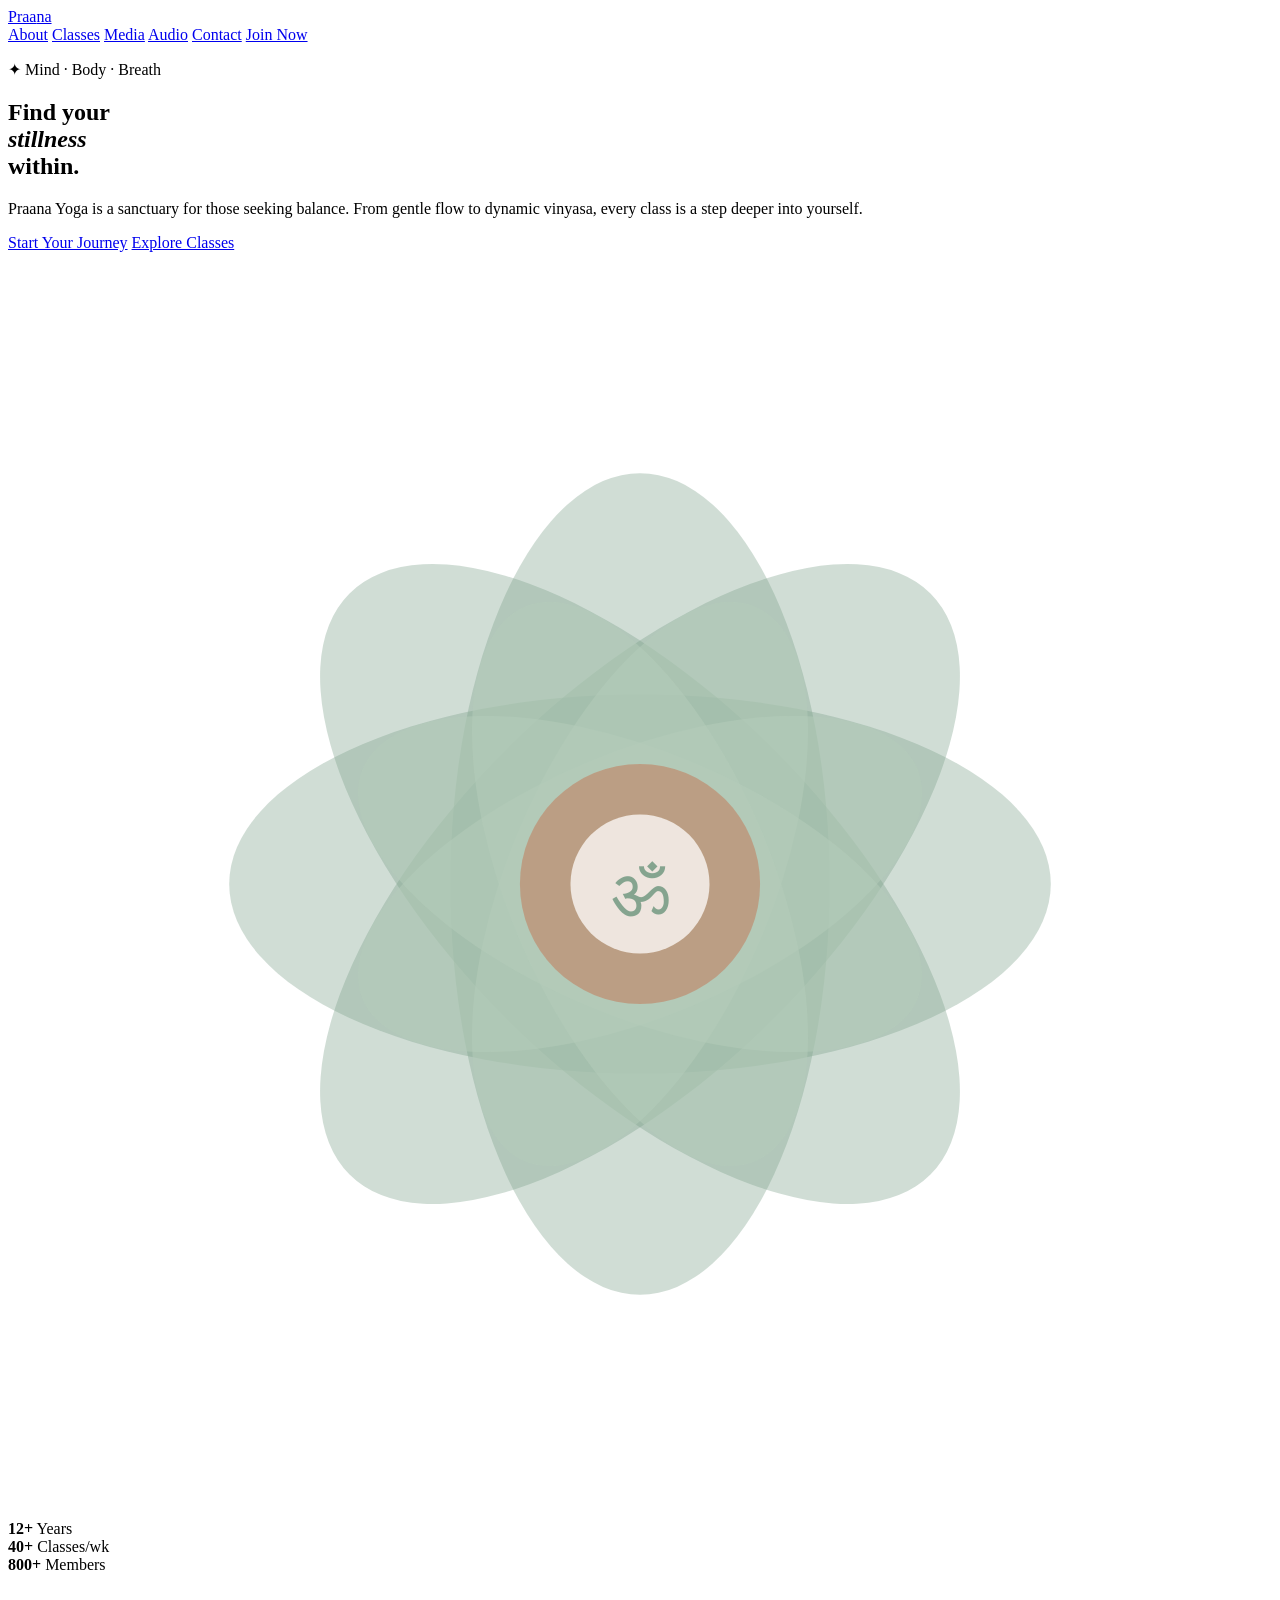
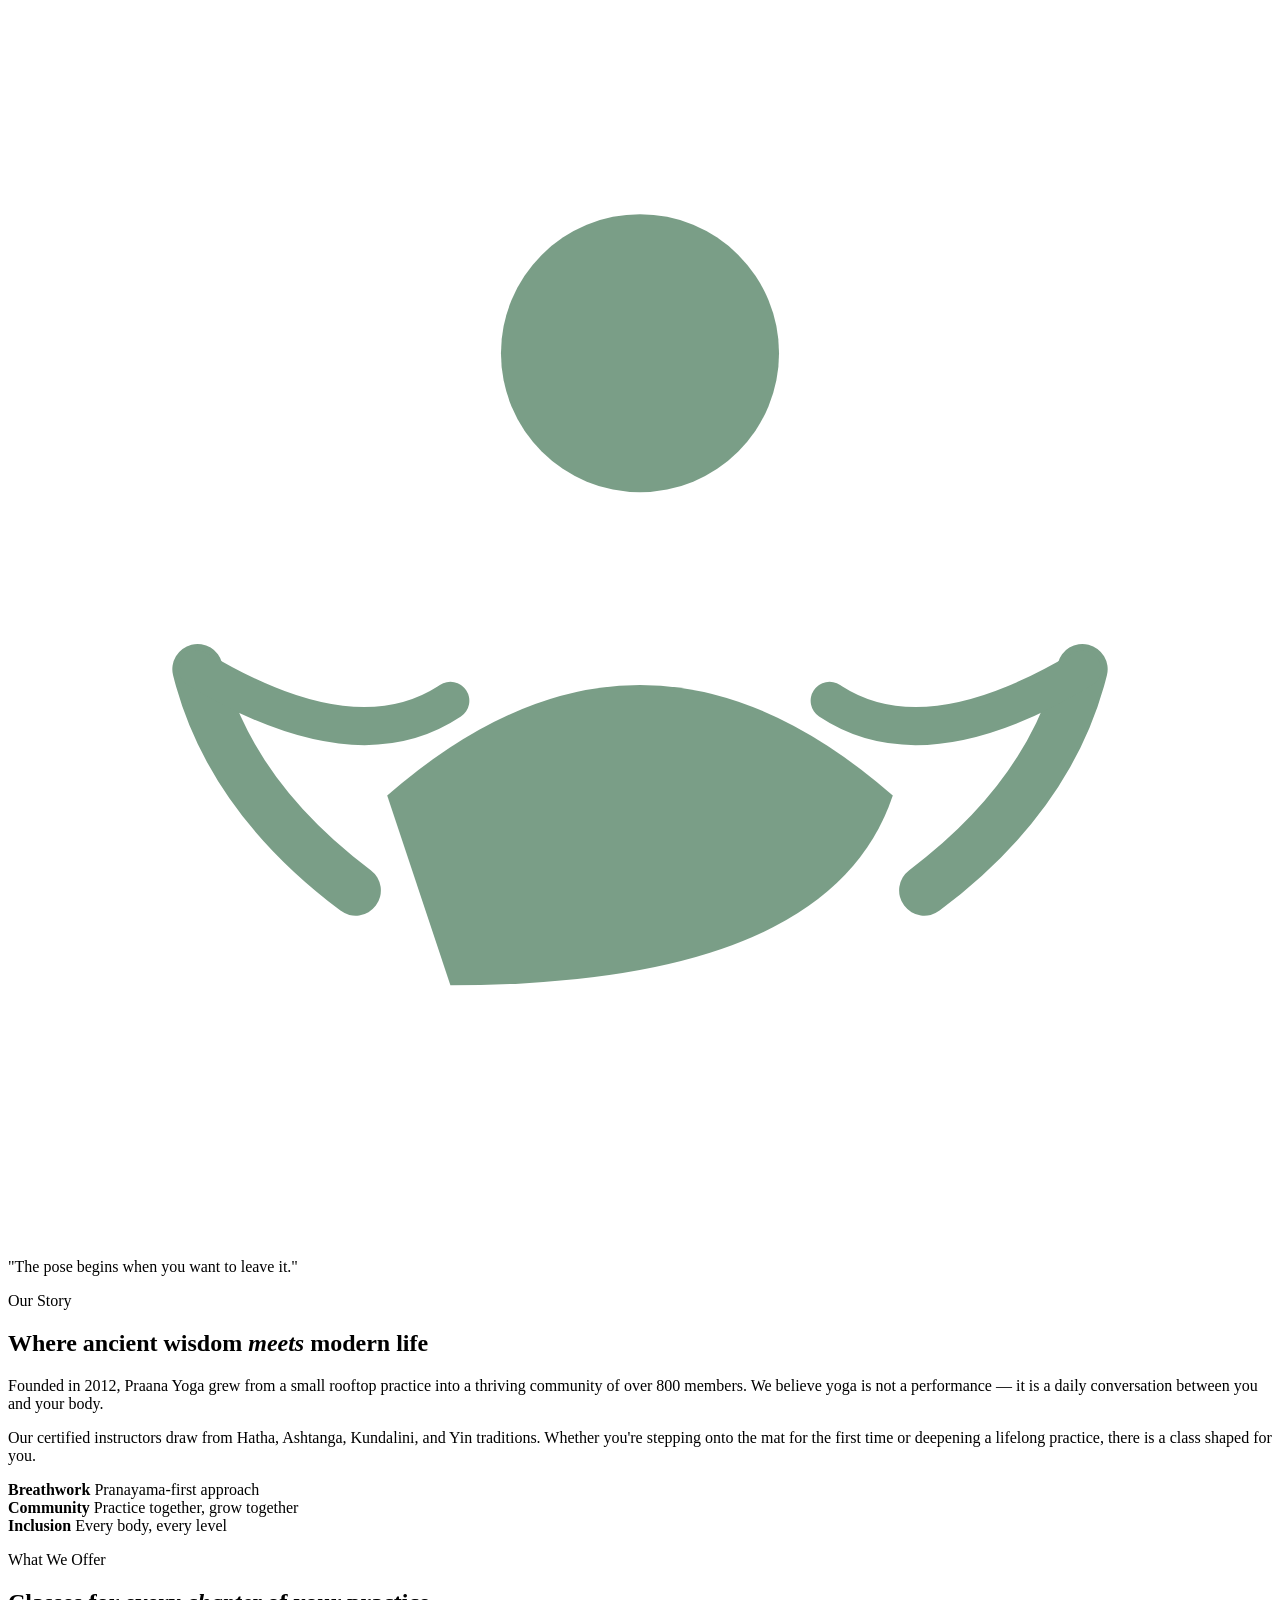
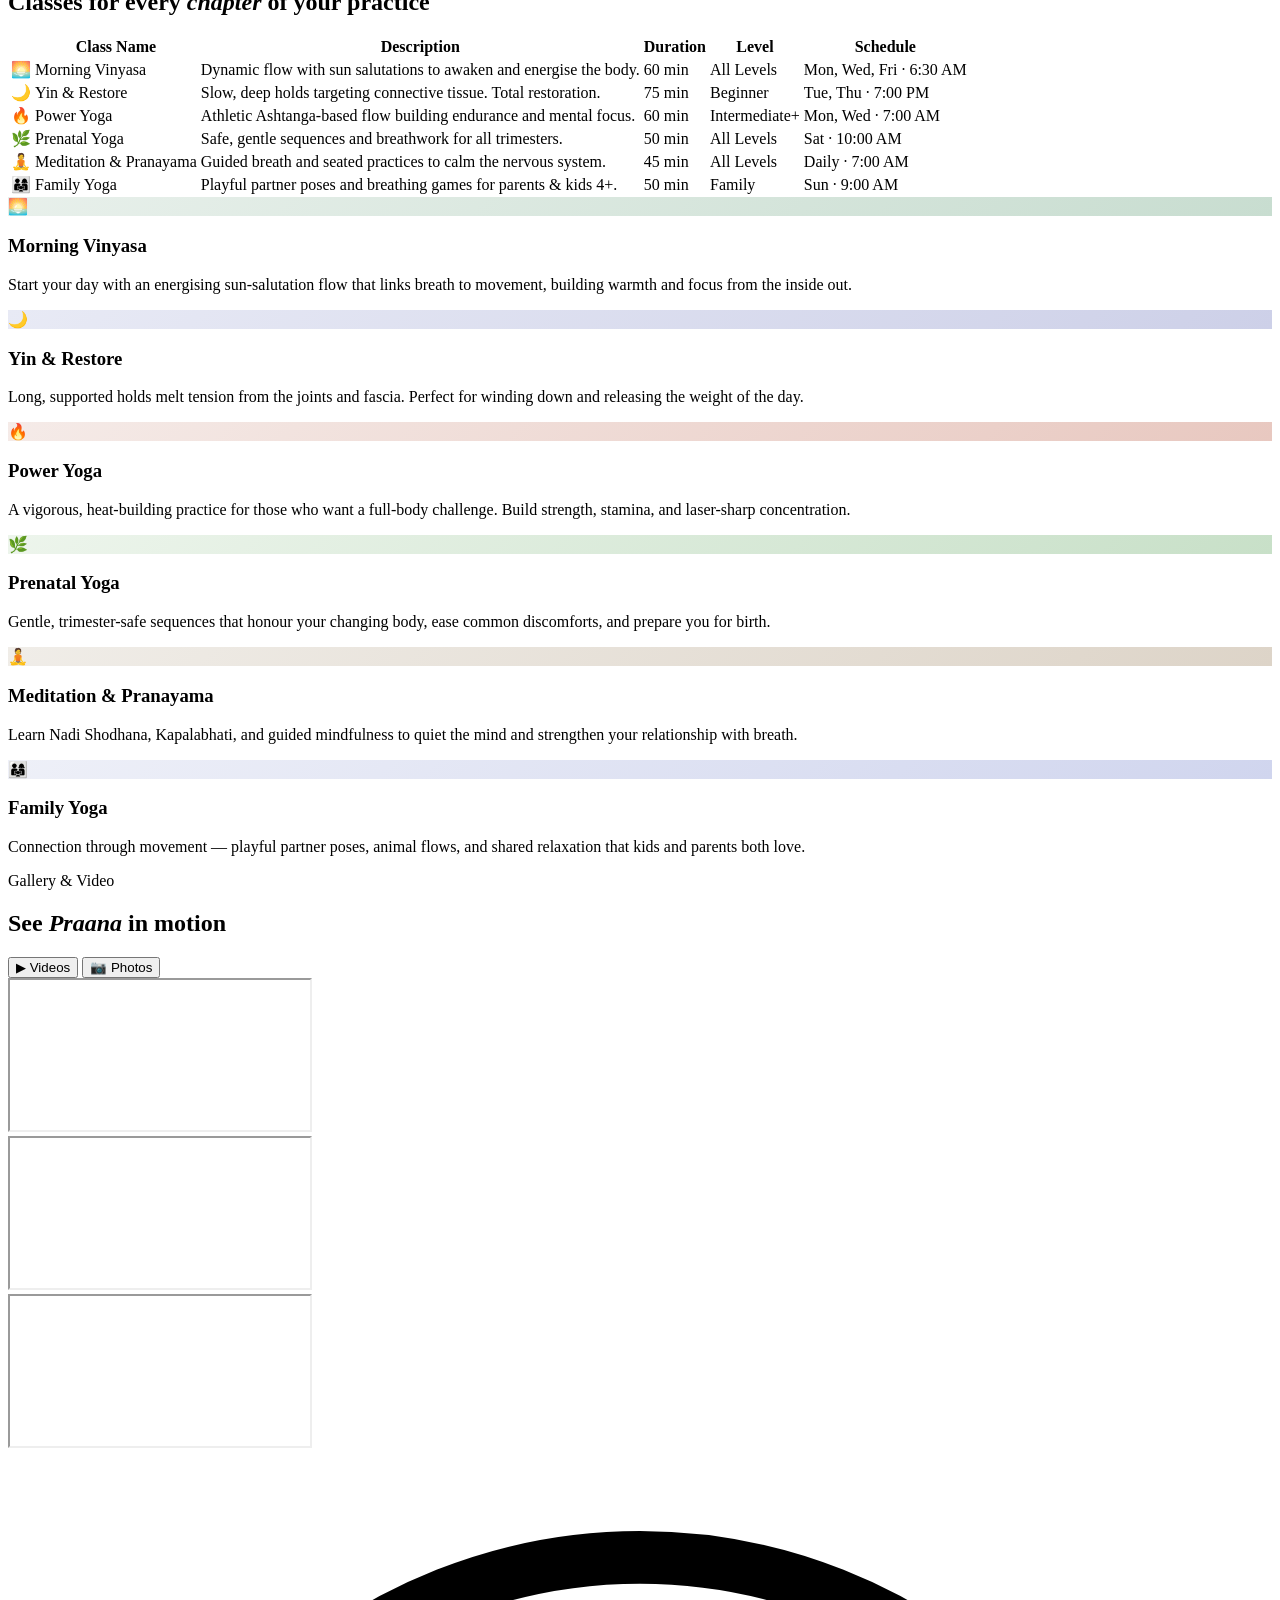
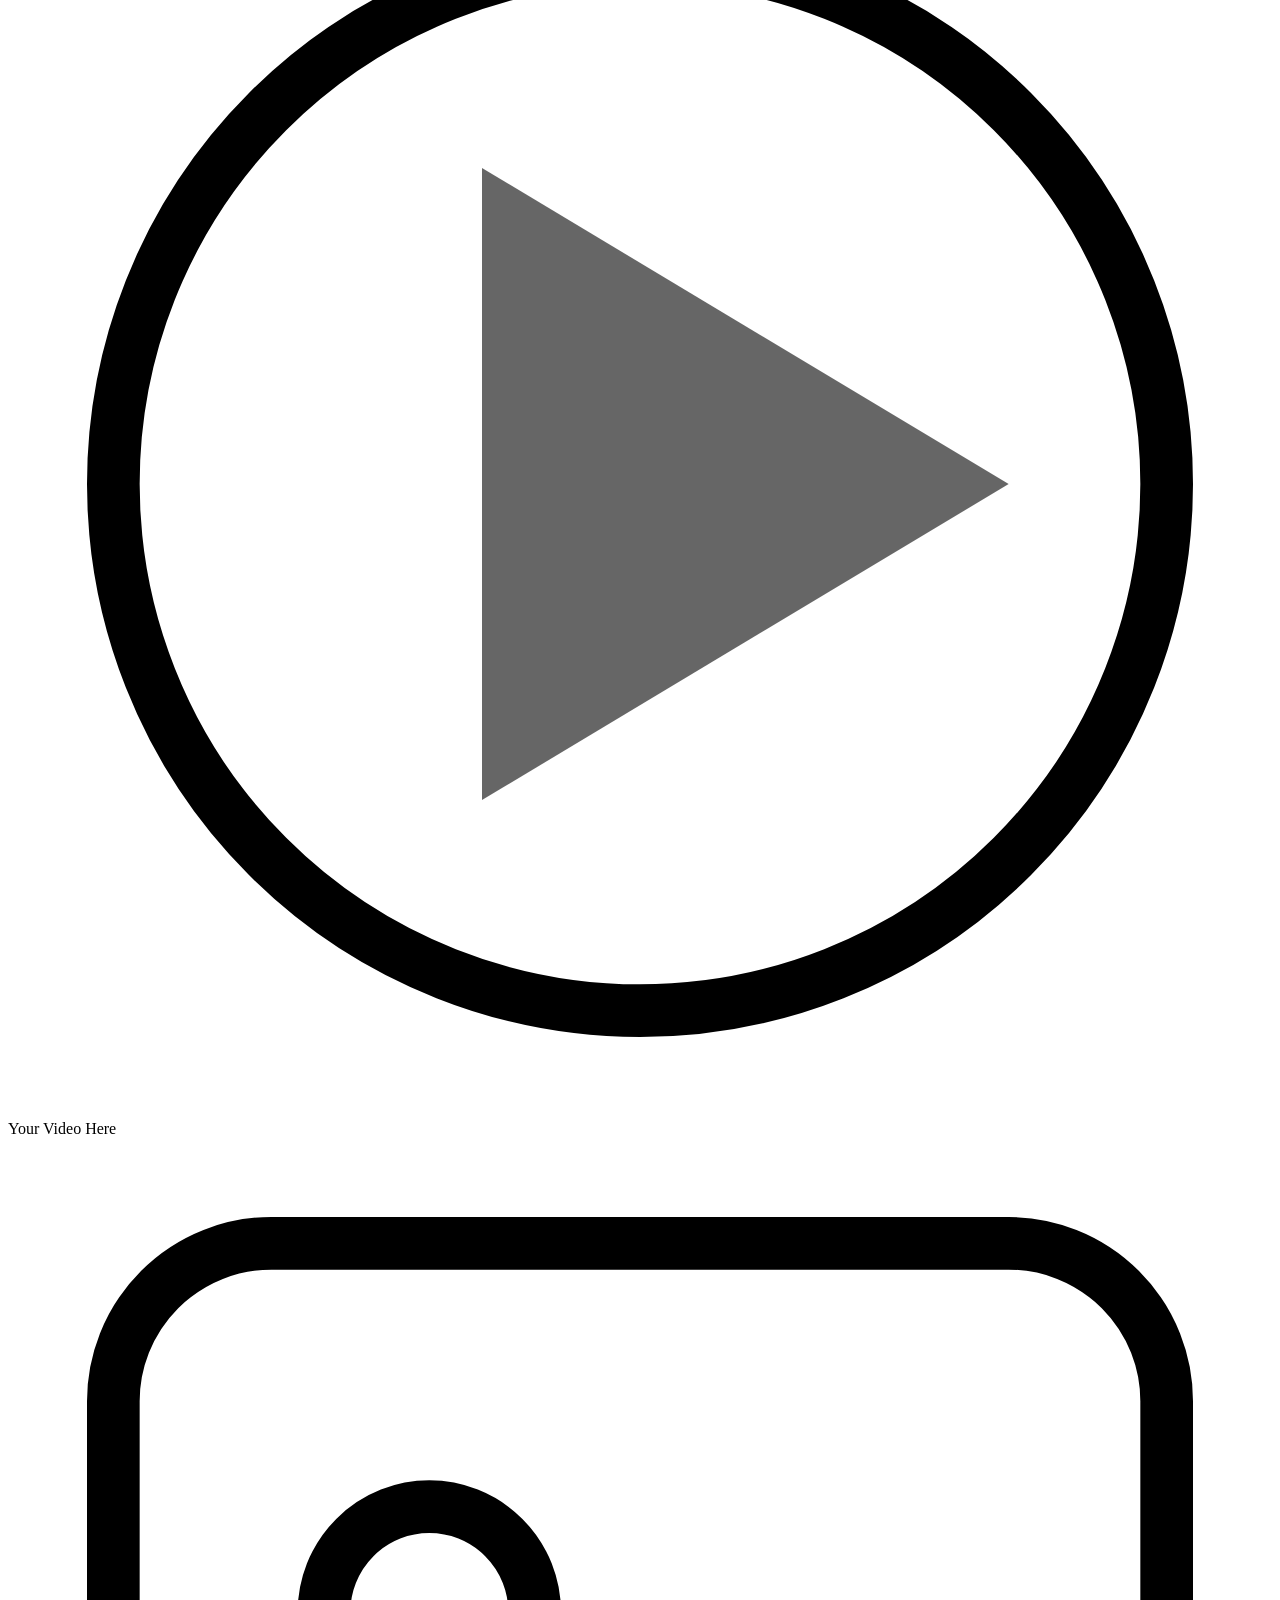
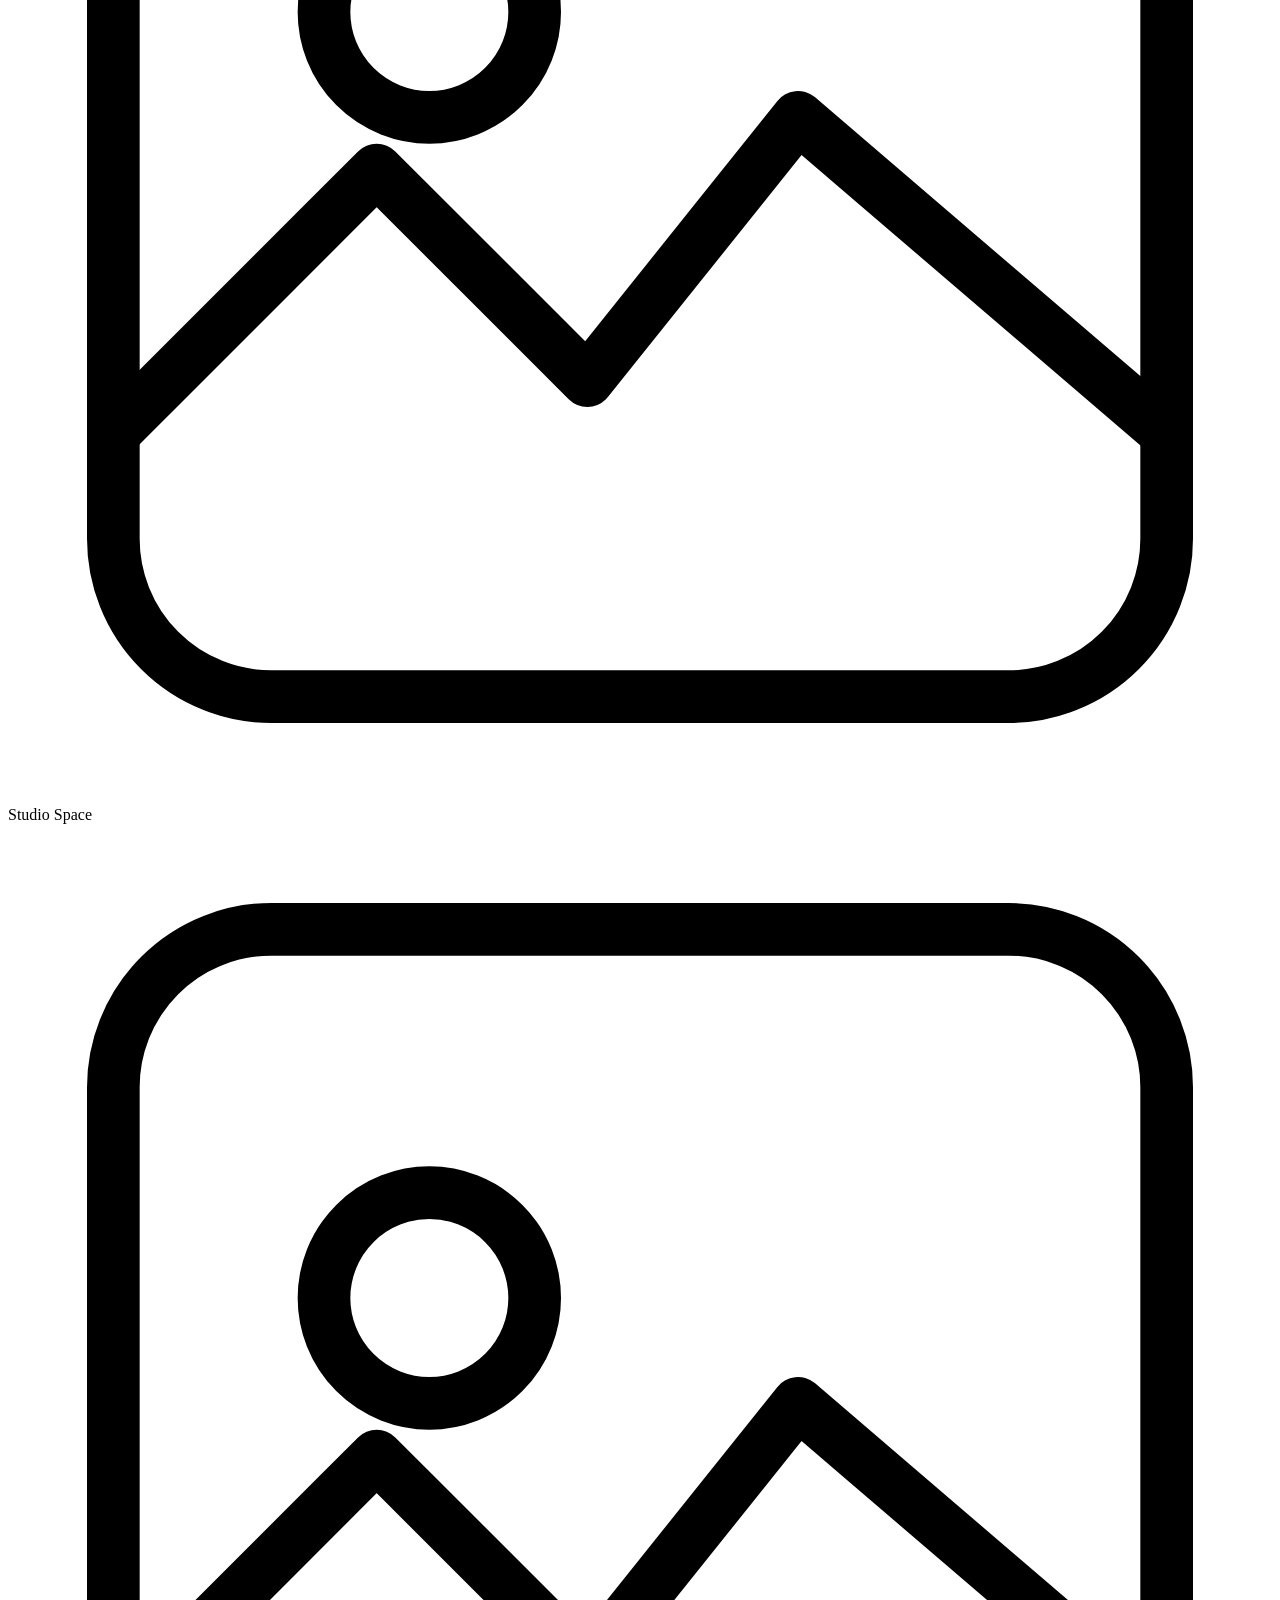
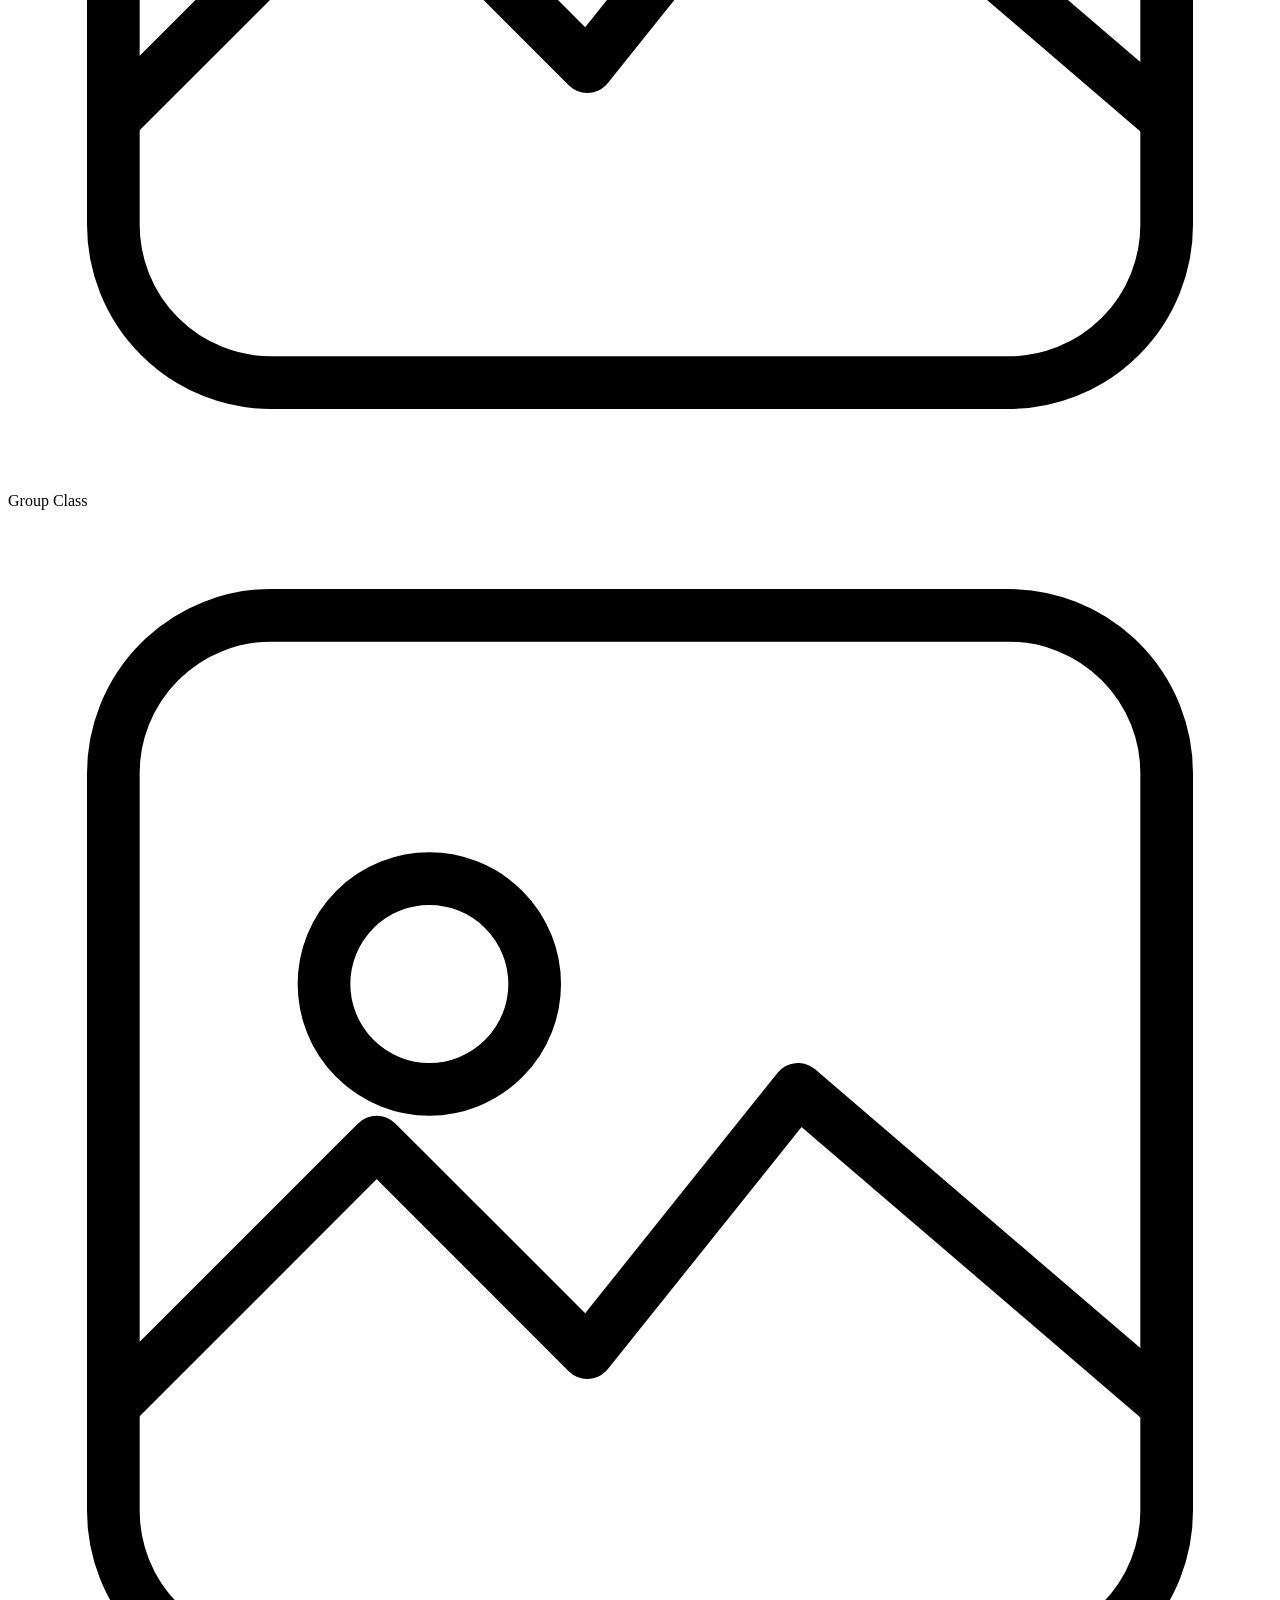
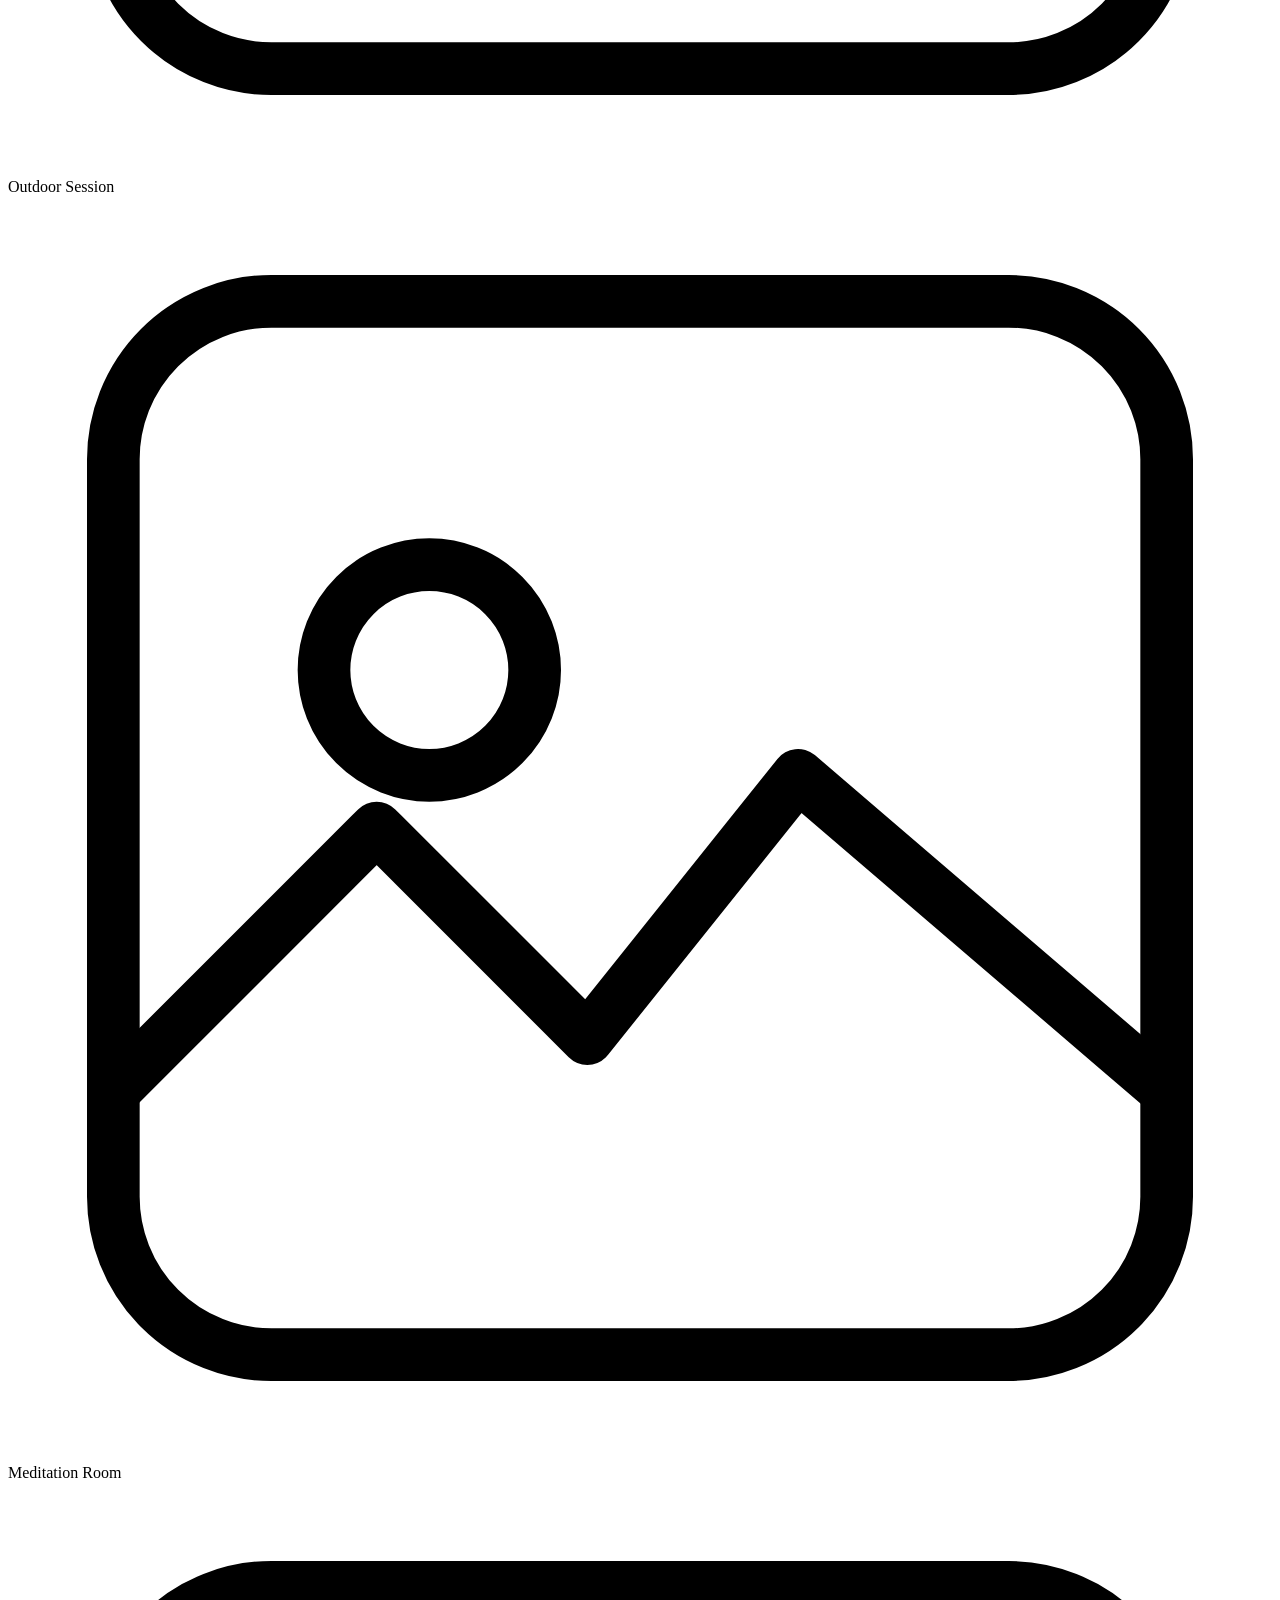
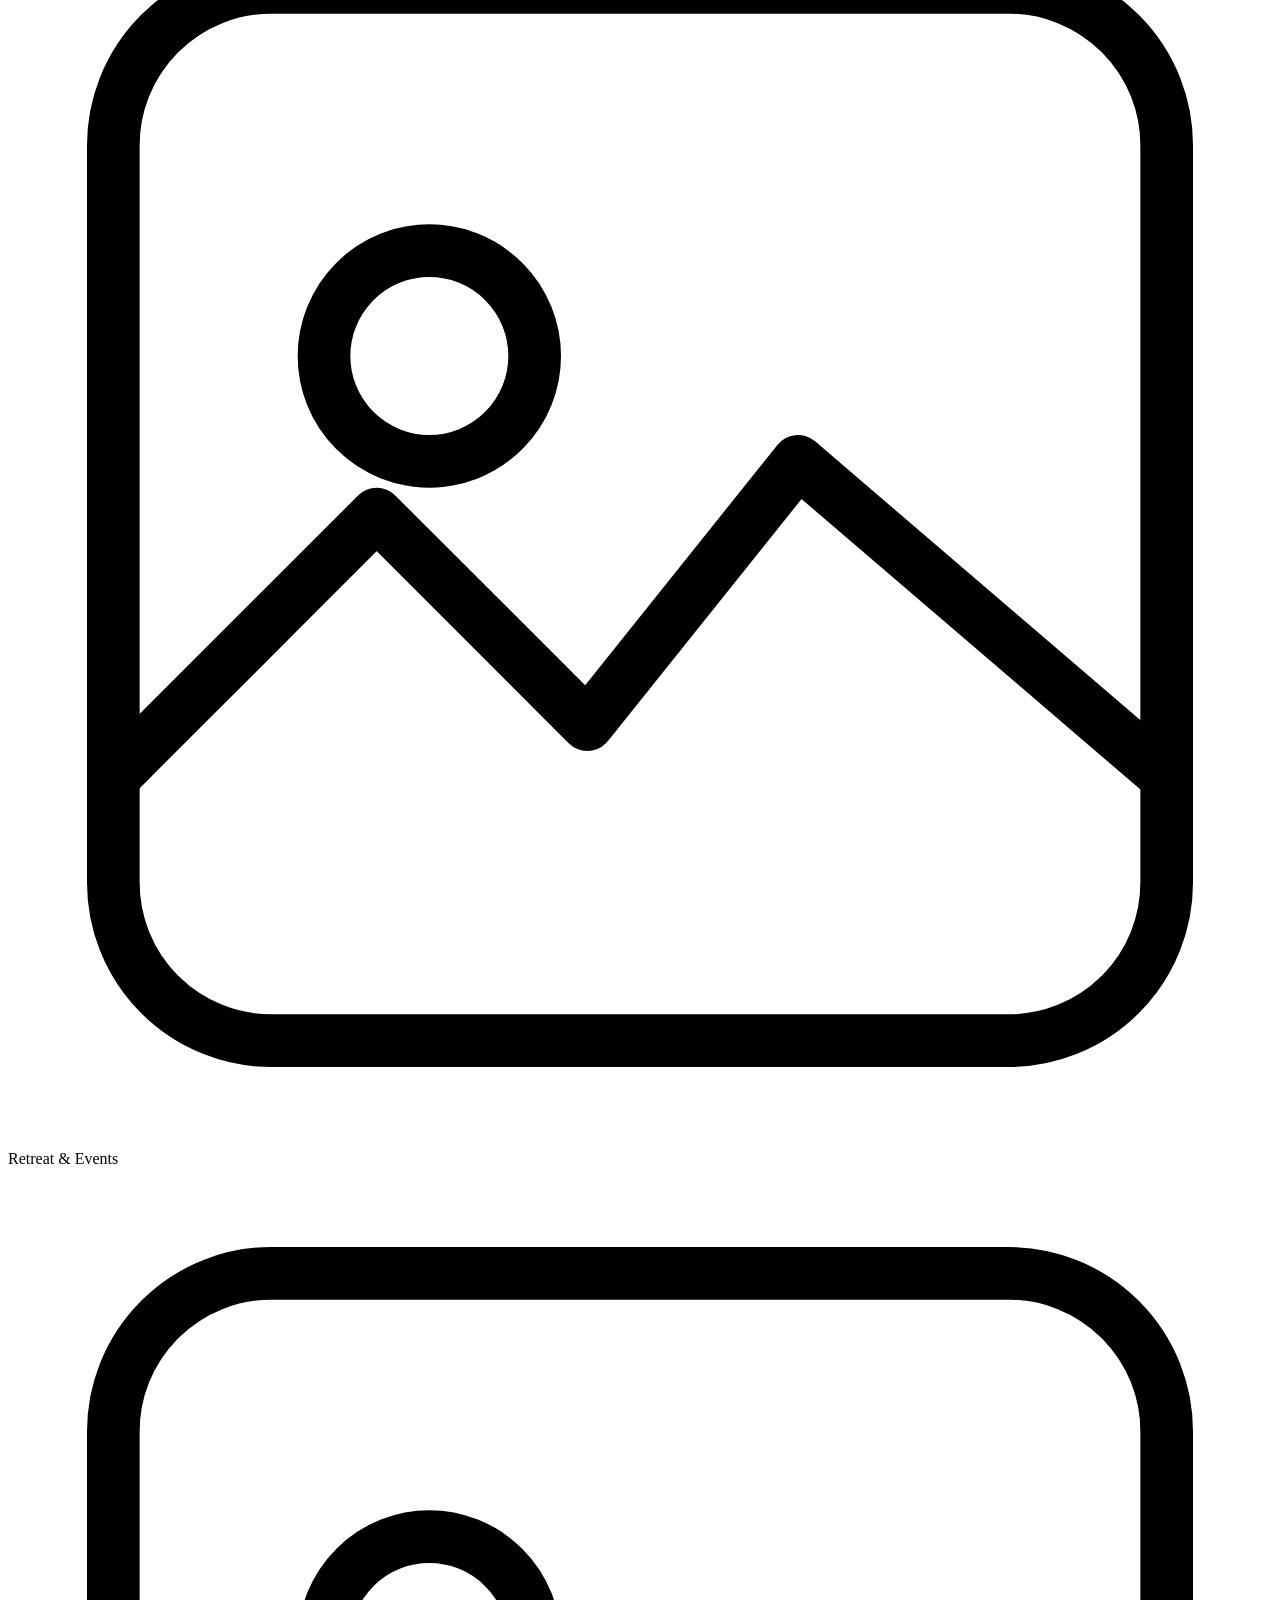
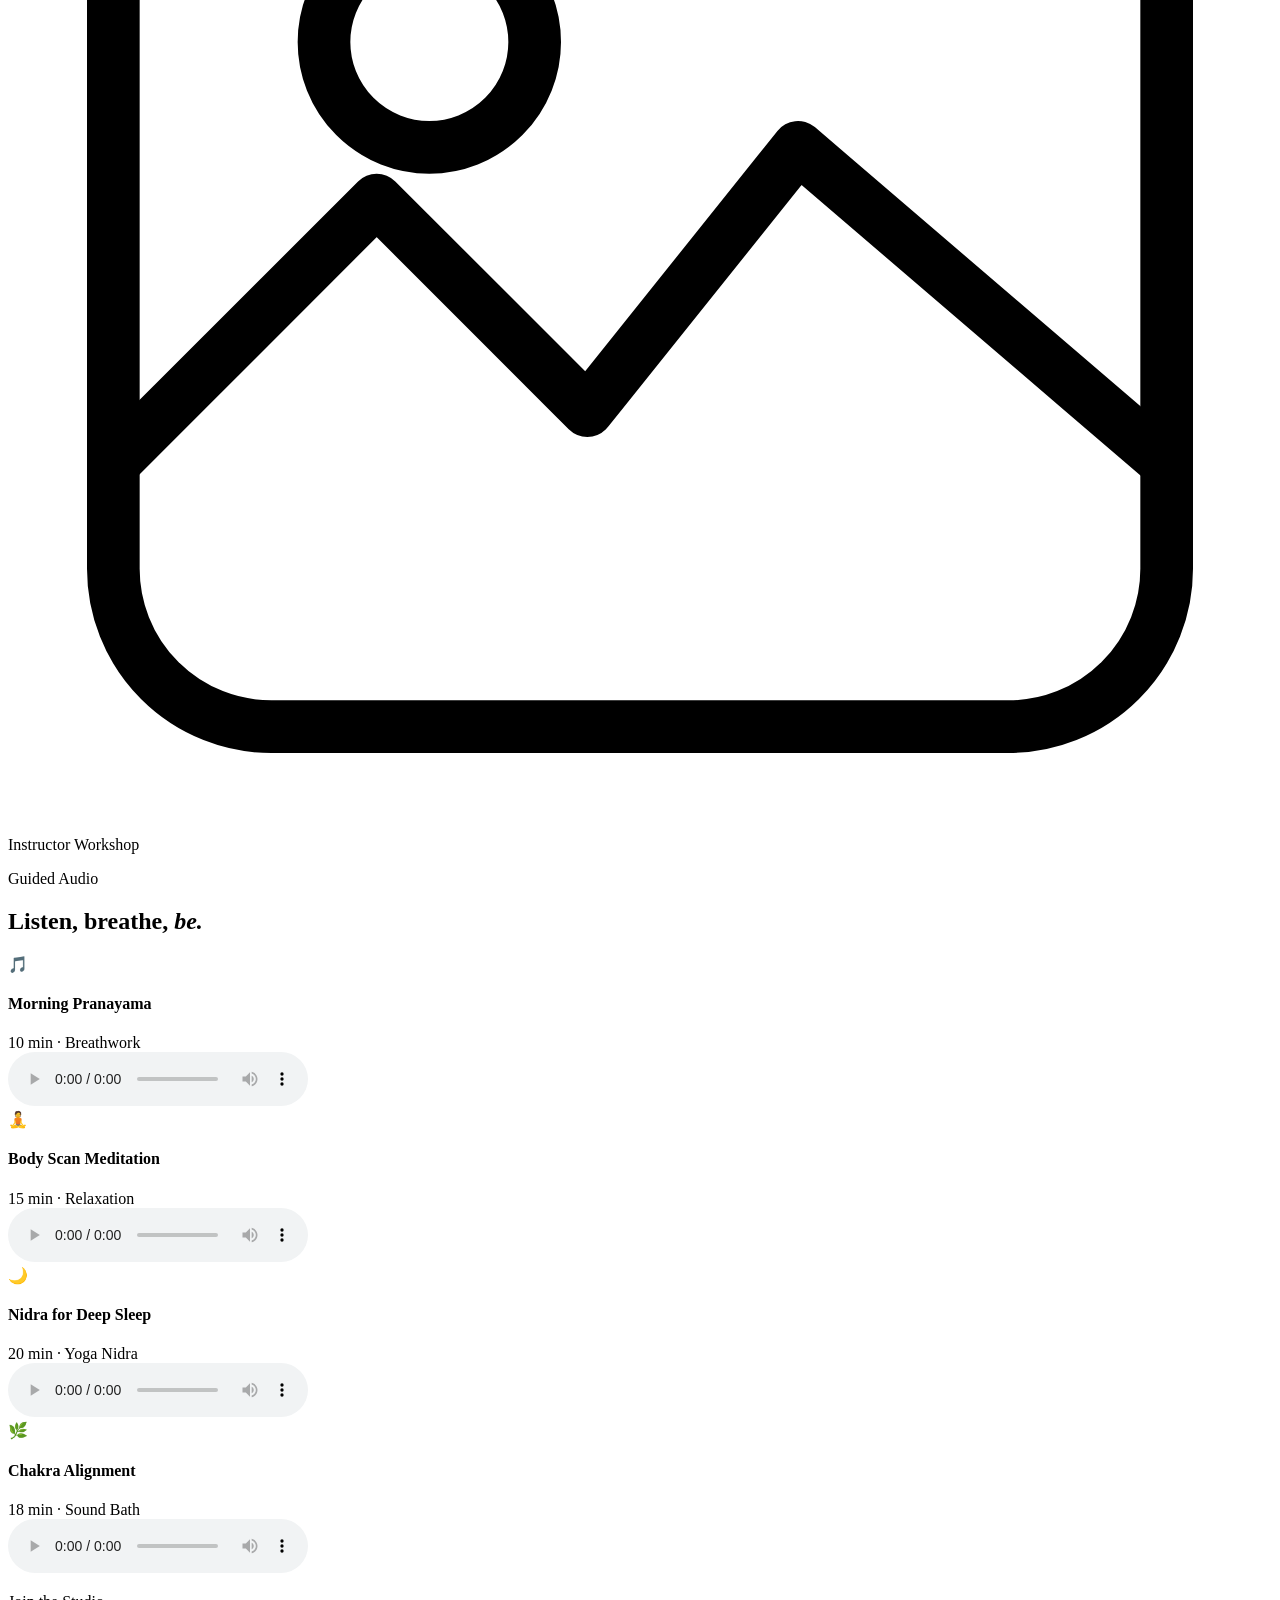
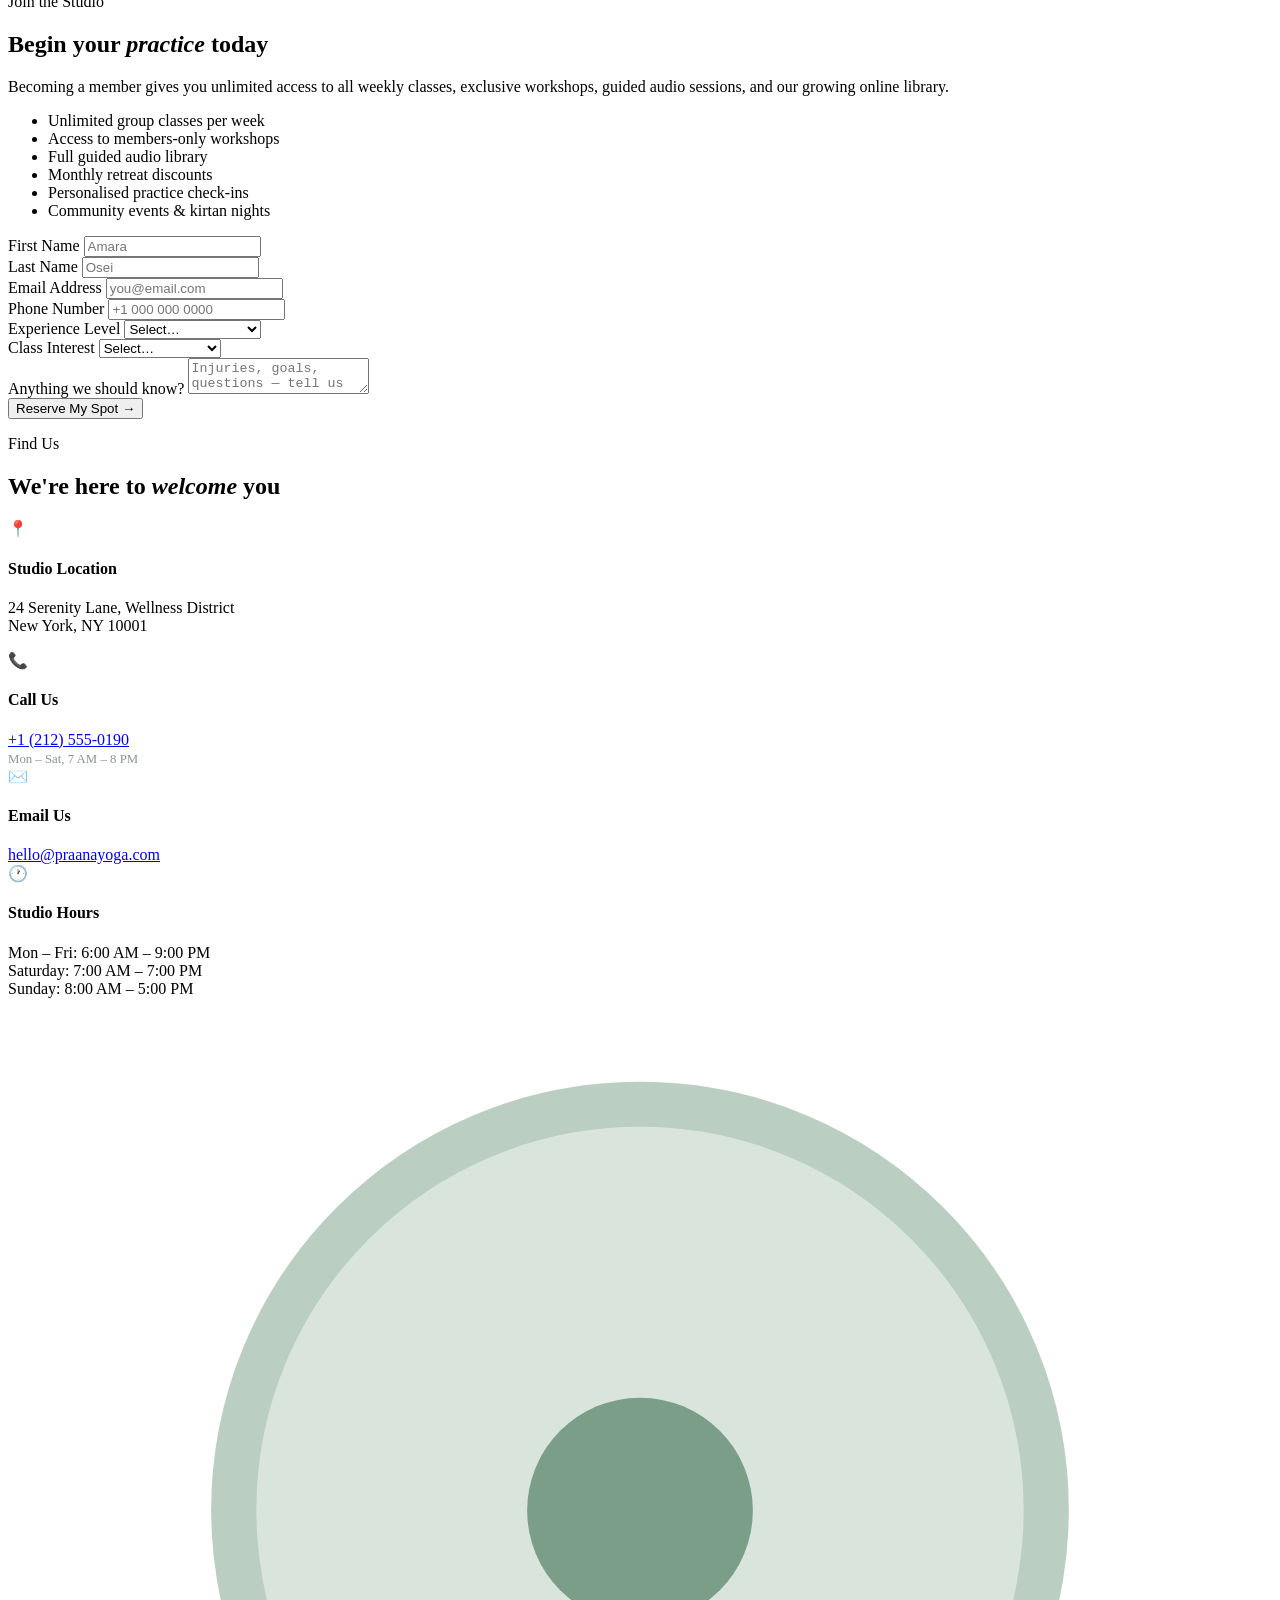
==== Code.html @ 08284cc0 "Rename code.html to Code.html" ====
<!DOCTYPE html>
<html lang="en">
<head>
  <meta charset="UTF-8" />
  <meta name="viewport" content="width=device-width, initial-scale=1.0"/>
  <title>Praana Yoga Studio</title>
  <link href="https://fonts.googleapis.com/css2?family=Cormorant+Garamond:ital,wght@0,300;0,400;0,600;1,300;1,400&family=DM+Sans:wght@300;400;500&display=swap" rel="stylesheet"/>
  <link rel="stylesheet" href="style.css"/>
</head>
<body>

<!-- ════════════════ HEADER ════════════════ -->
<header>
  <a href="#" class="logo">Praa<span>na</span></a>
  <nav>
    <a href="#about">About</a>
    <a href="#offer">Classes</a>
    <a href="#media">Media</a>
    <a href="#audio">Audio</a>
    <a href="#contact">Contact</a>
    <a href="#registration" class="nav-cta">Join Now</a>
  </nav>
</header>

<!-- ════════════════ HERO ════════════════ -->
<section id="hero">
  <div class="hero-left">
    <p class="hero-eyebrow">✦ Mind · Body · Breath</p>
    <h1 class="hero-title">
      Find your<br/>
      <em>stillness</em><br/>
      within.
    </h1>
    <p class="hero-sub">
      Praana Yoga is a sanctuary for those seeking balance.
      From gentle flow to dynamic vinyasa, every class is
      a step deeper into yourself.
    </p>
    <div class="hero-actions">
      <a href="#registration" class="btn-primary">Start Your Journey</a>
      <a href="#offer" class="btn-outline">Explore Classes</a>
    </div>
  </div>

  <div class="hero-right">
    <div class="hero-art">
      <svg class="lotus-svg" viewBox="0 0 400 400" fill="none" xmlns="http://www.w3.org/2000/svg">
        <ellipse cx="200" cy="200" rx="60" ry="130" fill="#7A9E87" opacity="0.35" transform="rotate(0 200 200)"/>
        <ellipse cx="200" cy="200" rx="60" ry="130" fill="#7A9E87" opacity="0.35" transform="rotate(45 200 200)"/>
        <ellipse cx="200" cy="200" rx="60" ry="130" fill="#7A9E87" opacity="0.35" transform="rotate(90 200 200)"/>
        <ellipse cx="200" cy="200" rx="60" ry="130" fill="#7A9E87" opacity="0.35" transform="rotate(135 200 200)"/>
        <ellipse cx="200" cy="200" rx="42" ry="95" fill="#B4CCBA" opacity="0.55" transform="rotate(22.5 200 200)"/>
        <ellipse cx="200" cy="200" rx="42" ry="95" fill="#B4CCBA" opacity="0.55" transform="rotate(67.5 200 200)"/>
        <ellipse cx="200" cy="200" rx="42" ry="95" fill="#B4CCBA" opacity="0.55" transform="rotate(112.5 200 200)"/>
        <ellipse cx="200" cy="200" rx="42" ry="95" fill="#B4CCBA" opacity="0.55" transform="rotate(157.5 200 200)"/>
        <circle cx="200" cy="200" r="38" fill="#C47B5A" opacity="0.55"/>
        <circle cx="200" cy="200" r="22" fill="#F7F3EE" opacity="0.85"/>
        <text x="200" y="210" text-anchor="middle" font-size="22" font-family="serif" fill="#7A9E87" opacity="0.9">ॐ</text>
      </svg>
    </div>
    <div class="hero-badge">
      <div class="badge-stat">
        <strong>12+</strong>
        <span>Years</span>
      </div>
      <div class="badge-divider"></div>
      <div class="badge-stat">
        <strong>40+</strong>
        <span>Classes/wk</span>
      </div>
      <div class="badge-divider"></div>
      <div class="badge-stat">
        <strong>800+</strong>
        <span>Members</span>
      </div>
    </div>
  </div>
</section>

<!-- ════════════════ ABOUT US ════════════════ -->
<section id="about">
  <div class="about-visual">
    <div class="about-visual-inner">
      <svg viewBox="0 0 200 200" fill="none" xmlns="http://www.w3.org/2000/svg">
        <circle cx="100" cy="60" r="22" fill="#7A9E87"/>
        <path d="M60 130 Q100 95 140 130 Q130 160 70 160 Z" fill="#7A9E87"/>
        <path d="M55 145 Q35 130 30 110" stroke="#7A9E87" stroke-width="8" stroke-linecap="round"/>
        <path d="M145 145 Q165 130 170 110" stroke="#7A9E87" stroke-width="8" stroke-linecap="round"/>
        <path d="M30 110 Q55 125 70 115" stroke="#7A9E87" stroke-width="6" stroke-linecap="round"/>
        <path d="M170 110 Q145 125 130 115" stroke="#7A9E87" stroke-width="6" stroke-linecap="round"/>
      </svg>
      <p class="about-quote">"The pose begins when you want to leave it."</p>
    </div>
    <div class="about-accent"></div>
  </div>

  <div class="about-text">
    <p class="section-label">Our Story</p>
    <h2 class="section-title">Where ancient wisdom <em>meets</em> modern life</h2>
    <p>
      Founded in 2012, Praana Yoga grew from a small rooftop practice into a
      thriving community of over 800 members. We believe yoga is not a performance
      — it is a daily conversation between you and your body.
    </p>
    <p>
      Our certified instructors draw from Hatha, Ashtanga, Kundalini, and
      Yin traditions. Whether you're stepping onto the mat for the first time
      or deepening a lifelong practice, there is a class shaped for you.
    </p>
    <div class="about-pillars">
      <div class="pillar">
        <strong>Breathwork</strong>
        <span>Pranayama-first approach</span>
      </div>
      <div class="pillar">
        <strong>Community</strong>
        <span>Practice together, grow together</span>
      </div>
      <div class="pillar">
        <strong>Inclusion</strong>
        <span>Every body, every level</span>
      </div>
    </div>
  </div>
</section>

<!-- ════════════════ WHAT WE OFFER ════════════════ -->
<section id="offer">
  <div class="offer-header">
    <p class="section-label">What We Offer</p>
    <h2 class="section-title">Classes for every <em>chapter</em> of your practice</h2>
  </div>

  <!-- ── Classes Table ── -->
  <div class="offer-table-wrap">
    <table class="offer-table">
      <thead>
        <tr>
          <th></th>
          <th>Class Name</th>
          <th>Description</th>
          <th>Duration</th>
          <th>Level</th>
          <th>Schedule</th>
        </tr>
      </thead>
      <tbody>
        <tr>
          <td class="td-icon">🌅</td>
          <td class="td-name">Morning Vinyasa</td>
          <td>Dynamic flow with sun salutations to awaken and energise the body.</td>
          <td class="td-duration">60 min</td>
          <td><span class="td-level level-all">All Levels</span></td>
          <td>Mon, Wed, Fri · 6:30 AM</td>
        </tr>
        <tr>
          <td class="td-icon">🌙</td>
          <td class="td-name">Yin &amp; Restore</td>
          <td>Slow, deep holds targeting connective tissue. Total restoration.</td>
          <td class="td-duration">75 min</td>
          <td><span class="td-level level-beginner">Beginner</span></td>
          <td>Tue, Thu · 7:00 PM</td>
        </tr>
        <tr>
          <td class="td-icon">🔥</td>
          <td class="td-name">Power Yoga</td>
          <td>Athletic Ashtanga-based flow building endurance and mental focus.</td>
          <td class="td-duration">60 min</td>
          <td><span class="td-level level-inter">Intermediate+</span></td>
          <td>Mon, Wed · 7:00 AM</td>
        </tr>
        <tr>
          <td class="td-icon">🌿</td>
          <td class="td-name">Prenatal Yoga</td>
          <td>Safe, gentle sequences and breathwork for all trimesters.</td>
          <td class="td-duration">50 min</td>
          <td><span class="td-level level-all">All Levels</span></td>
          <td>Sat · 10:00 AM</td>
        </tr>
        <tr>
          <td class="td-icon">🧘</td>
          <td class="td-name">Meditation &amp; Pranayama</td>
          <td>Guided breath and seated practices to calm the nervous system.</td>
          <td class="td-duration">45 min</td>
          <td><span class="td-level level-all">All Levels</span></td>
          <td>Daily · 7:00 AM</td>
        </tr>
        <tr>
          <td class="td-icon">👨‍👩‍👧</td>
          <td class="td-name">Family Yoga</td>
          <td>Playful partner poses and breathing games for parents &amp; kids 4+.</td>
          <td class="td-duration">50 min</td>
          <td><span class="td-level level-family">Family</span></td>
          <td>Sun · 9:00 AM</td>
        </tr>
      </tbody>
    </table>
  </div>

  <!-- ── Class Illustration Cards below table ── -->
  <div class="offer-illustrations">

    <div class="class-card">
      <div class="class-card-svg" style="background: linear-gradient(135deg,#e8f0eb,#c8ddd0);">🌅</div>
      <!-- Replace the div above with: <img src="images/vinyasa.jpg" alt="Morning Vinyasa" class="class-card-img"/> -->
      <div class="class-card-body">
        <h3>Morning Vinyasa</h3>
        <p>Start your day with an energising sun-salutation flow that links breath to movement, building warmth and focus from the inside out.</p>
      </div>
    </div>

    <div class="class-card">
      <div class="class-card-svg" style="background: linear-gradient(135deg,#e8eaf5,#cdd0e8);">🌙</div>
      <!-- Replace with: <img src="images/yin.jpg" alt="Yin and Restore" class="class-card-img"/> -->
      <div class="class-card-body">
        <h3>Yin &amp; Restore</h3>
        <p>Long, supported holds melt tension from the joints and fascia. Perfect for winding down and releasing the weight of the day.</p>
      </div>
    </div>

    <div class="class-card">
      <div class="class-card-svg" style="background: linear-gradient(135deg,#f5ebe8,#e8c8c0);">🔥</div>
      <!-- Replace with: <img src="images/power.jpg" alt="Power Yoga" class="class-card-img"/> -->
      <div class="class-card-body">
        <h3>Power Yoga</h3>
        <p>A vigorous, heat-building practice for those who want a full-body challenge. Build strength, stamina, and laser-sharp concentration.</p>
      </div>
    </div>

    <div class="class-card">
      <div class="class-card-svg" style="background: linear-gradient(135deg,#edf5ec,#c8e0c8);">🌿</div>
      <!-- Replace with: <img src="images/prenatal.jpg" alt="Prenatal Yoga" class="class-card-img"/> -->
      <div class="class-card-body">
        <h3>Prenatal Yoga</h3>
        <p>Gentle, trimester-safe sequences that honour your changing body, ease common discomforts, and prepare you for birth.</p>
      </div>
    </div>

    <div class="class-card">
      <div class="class-card-svg" style="background: linear-gradient(135deg,#f0ede8,#ddd4c8);">🧘</div>
      <!-- Replace with: <img src="images/meditation.jpg" alt="Meditation" class="class-card-img"/> -->
      <div class="class-card-body">
        <h3>Meditation &amp; Pranayama</h3>
        <p>Learn Nadi Shodhana, Kapalabhati, and guided mindfulness to quiet the mind and strengthen your relationship with breath.</p>
      </div>
    </div>

    <div class="class-card">
      <div class="class-card-svg" style="background: linear-gradient(135deg,#eef0f8,#d0d5ee);">👨‍👩‍👧</div>
      <!-- Replace with: <img src="images/family.jpg" alt="Family Yoga" class="class-card-img"/> -->
      <div class="class-card-body">
        <h3>Family Yoga</h3>
        <p>Connection through movement — playful partner poses, animal flows, and shared relaxation that kids and parents both love.</p>
      </div>
    </div>

  </div>
</section>

<!-- ════════════════ MEDIA ════════════════ -->
<section id="media">
  <p class="section-label">Gallery &amp; Video</p>
  <h2 class="section-title">See <em>Praana</em> in motion</h2>

  <!-- Tab buttons -->
  <div class="media-tabs">
    <button class="media-tab active" data-target="panel-videos">▶ Videos</button>
    <button class="media-tab" data-target="panel-photos">📷 Photos</button>
  </div>

  <!-- Videos Panel — 4 videos in a 2×2 grid -->
  <div class="media-panel active" id="panel-videos">
    <div class="videos-grid">

      <div class="video-item">
        <iframe
          src="https://www.youtube.com/embed/v7AYKMP6rOE?rel=0&modestbranding=1"
          title="Morning Vinyasa Flow"
          allow="accelerometer; autoplay; clipboard-write; encrypted-media; gyroscope; picture-in-picture"
          allowfullscreen>
        </iframe>
      </div>

      <div class="video-item">
        <iframe
          src="https://www.youtube.com/embed/bJJB25mBPnk?rel=0&modestbranding=1"
          title="Yin Yoga &amp; Restore"
          allow="accelerometer; autoplay; clipboard-write; encrypted-media; gyroscope; picture-in-picture"
          allowfullscreen>
        </iframe>
      </div>

      <div class="video-item">
        <iframe
          src="https://www.youtube.com/embed/9kABJLkns4o?rel=0&modestbranding=1"
          title="Guided Meditation"
          allow="accelerometer; autoplay; clipboard-write; encrypted-media; gyroscope; picture-in-picture"
          allowfullscreen>
        </iframe>
      </div>

      <div class="video-item">
        <!-- Replace src with your 4th video URL -->
        <div class="video-placeholder">
          <svg viewBox="0 0 48 48" fill="none" xmlns="http://www.w3.org/2000/svg">
            <polygon points="18,12 38,24 18,36" fill="currentColor" opacity="0.6"/>
            <circle cx="24" cy="24" r="20" stroke="currentColor" stroke-width="2"/>
          </svg>
          <span>Your Video Here</span>
        </div>
      </div>

    </div>
  </div>

  <!-- Photos Panel — 6 photos in a 3×2 grid -->
  <div class="media-panel" id="panel-photos">
    <div class="photos-grid">

      <div class="photo-item">
        <!-- Replace with: <img src="images/photo1.jpg" alt="Studio space"/> -->
        <div class="photo-placeholder">
          <svg viewBox="0 0 48 48" fill="none" xmlns="http://www.w3.org/2000/svg">
            <rect x="4" y="4" width="40" height="40" rx="6" stroke="currentColor" stroke-width="2"/>
            <circle cx="16" cy="18" r="4" stroke="currentColor" stroke-width="2"/>
            <path d="M4 34 L14 24 L22 32 L30 22 L44 34" stroke="currentColor" stroke-width="2" stroke-linejoin="round"/>
          </svg>
          <span>Studio Space</span>
        </div>
      </div>

      <div class="photo-item">
        <!-- Replace with: <img src="images/photo2.jpg" alt="Group class"/> -->
        <div class="photo-placeholder">
          <svg viewBox="0 0 48 48" fill="none" xmlns="http://www.w3.org/2000/svg">
            <rect x="4" y="4" width="40" height="40" rx="6" stroke="currentColor" stroke-width="2"/>
            <circle cx="16" cy="18" r="4" stroke="currentColor" stroke-width="2"/>
            <path d="M4 34 L14 24 L22 32 L30 22 L44 34" stroke="currentColor" stroke-width="2" stroke-linejoin="round"/>
          </svg>
          <span>Group Class</span>
        </div>
      </div>

      <div class="photo-item">
        <!-- Replace with: <img src="images/photo3.jpg" alt="Outdoor session"/> -->
        <div class="photo-placeholder">
          <svg viewBox="0 0 48 48" fill="none" xmlns="http://www.w3.org/2000/svg">
            <rect x="4" y="4" width="40" height="40" rx="6" stroke="currentColor" stroke-width="2"/>
            <circle cx="16" cy="18" r="4" stroke="currentColor" stroke-width="2"/>
            <path d="M4 34 L14 24 L22 32 L30 22 L44 34" stroke="currentColor" stroke-width="2" stroke-linejoin="round"/>
          </svg>
          <span>Outdoor Session</span>
        </div>
      </div>

      <div class="photo-item">
        <!-- Replace with: <img src="images/photo4.jpg" alt="Meditation room"/> -->
        <div class="photo-placeholder">
          <svg viewBox="0 0 48 48" fill="none" xmlns="http://www.w3.org/2000/svg">
            <rect x="4" y="4" width="40" height="40" rx="6" stroke="currentColor" stroke-width="2"/>
            <circle cx="16" cy="18" r="4" stroke="currentColor" stroke-width="2"/>
            <path d="M4 34 L14 24 L22 32 L30 22 L44 34" stroke="currentColor" stroke-width="2" stroke-linejoin="round"/>
          </svg>
          <span>Meditation Room</span>
        </div>
      </div>

      <div class="photo-item">
        <!-- Replace with: <img src="images/photo5.jpg" alt="Retreat event"/> -->
        <div class="photo-placeholder">
          <svg viewBox="0 0 48 48" fill="none" xmlns="http://www.w3.org/2000/svg">
            <rect x="4" y="4" width="40" height="40" rx="6" stroke="currentColor" stroke-width="2"/>
            <circle cx="16" cy="18" r="4" stroke="currentColor" stroke-width="2"/>
            <path d="M4 34 L14 24 L22 32 L30 22 L44 34" stroke="currentColor" stroke-width="2" stroke-linejoin="round"/>
          </svg>
          <span>Retreat &amp; Events</span>
        </div>
      </div>

      <div class="photo-item">
        <!-- Replace with: <img src="images/photo6.jpg" alt="Instructor workshop"/> -->
        <div class="photo-placeholder">
          <svg viewBox="0 0 48 48" fill="none" xmlns="http://www.w3.org/2000/svg">
            <rect x="4" y="4" width="40" height="40" rx="6" stroke="currentColor" stroke-width="2"/>
            <circle cx="16" cy="18" r="4" stroke="currentColor" stroke-width="2"/>
            <path d="M4 34 L14 24 L22 32 L30 22 L44 34" stroke="currentColor" stroke-width="2" stroke-linejoin="round"/>
          </svg>
          <span>Instructor Workshop</span>
        </div>
      </div>

    </div>
  </div>
</section>

<!-- ════════════════ AUDIO ════════════════ -->
<section id="audio">
  <p class="section-label">Guided Audio</p>
  <h2 class="section-title">Listen, breathe, <em>be.</em></h2>

  <div class="audio-grid">
    <div class="audio-card">
      <div class="audio-card-top">
        <div class="audio-thumb">🎵</div>
        <div class="audio-meta">
          <h4>Morning Pranayama</h4>
          <span>10 min · Breathwork</span>
        </div>
      </div>
      <audio controls>
        <source src="morning-pranayama.mp3" type="audio/mpeg"/>
        Your browser does not support audio playback.
      </audio>
    </div>

    <div class="audio-card">
      <div class="audio-card-top">
        <div class="audio-thumb">🧘</div>
        <div class="audio-meta">
          <h4>Body Scan Meditation</h4>
          <span>15 min · Relaxation</span>
        </div>
      </div>
      <audio controls>
        <source src="body-scan.mp3" type="audio/mpeg"/>
        Your browser does not support audio playback.
      </audio>
    </div>

    <div class="audio-card">
      <div class="audio-card-top">
        <div class="audio-thumb">🌙</div>
        <div class="audio-meta">
          <h4>Nidra for Deep Sleep</h4>
          <span>20 min · Yoga Nidra</span>
        </div>
      </div>
      <audio controls>
        <source src="yoga-nidra.mp3" type="audio/mpeg"/>
        Your browser does not support audio playback.
      </audio>
    </div>

    <div class="audio-card">
      <div class="audio-card-top">
        <div class="audio-thumb">🌿</div>
        <div class="audio-meta">
          <h4>Chakra Alignment</h4>
          <span>18 min · Sound Bath</span>
        </div>
      </div>
      <audio controls>
        <source src="chakra.mp3" type="audio/mpeg"/>
        Your browser does not support audio playback.
      </audio>
    </div>
  </div>
</section>

<!-- ════════════════ REGISTRATION ════════════════ -->
<section id="registration">
  <p class="section-label">Join the Studio</p>
  <h2 class="section-title">Begin your <em>practice</em> today</h2>

  <div class="reg-layout">
    <div class="reg-info">
      <p>
        Becoming a member gives you unlimited access to all weekly classes,
        exclusive workshops, guided audio sessions, and our growing online library.
      </p>
      <ul class="reg-perks">
        <li><span class="perk-dot"></span> Unlimited group classes per week</li>
        <li><span class="perk-dot"></span> Access to members-only workshops</li>
        <li><span class="perk-dot"></span> Full guided audio library</li>
        <li><span class="perk-dot"></span> Monthly retreat discounts</li>
        <li><span class="perk-dot"></span> Personalised practice check-ins</li>
        <li><span class="perk-dot"></span> Community events &amp; kirtan nights</li>
      </ul>
    </div>

    <div class="reg-form">
      <div class="form-row">
        <div class="form-group">
          <label for="first">First Name</label>
          <input type="text" id="first" placeholder="Amara"/>
        </div>
        <div class="form-group">
          <label for="last">Last Name</label>
          <input type="text" id="last" placeholder="Osei"/>
        </div>
      </div>

      <div class="form-group">
        <label for="email">Email Address</label>
        <input type="email" id="email" placeholder="you@email.com"/>
      </div>

      <div class="form-group">
        <label for="phone">Phone Number</label>
        <input type="tel" id="phone" placeholder="+1 000 000 0000"/>
      </div>

      <div class="form-row">
        <div class="form-group">
          <label for="level">Experience Level</label>
          <select id="level">
            <option value="">Select…</option>
            <option>Complete Beginner</option>
            <option>Some Experience</option>
            <option>Intermediate</option>
            <option>Advanced</option>
          </select>
        </div>
        <div class="form-group">
          <label for="interest">Class Interest</label>
          <select id="interest">
            <option value="">Select…</option>
            <option>Morning Vinyasa</option>
            <option>Yin &amp; Restore</option>
            <option>Power Yoga</option>
            <option>Prenatal Yoga</option>
            <option>Meditation</option>
            <option>Family Yoga</option>
          </select>
        </div>
      </div>

      <div class="form-group">
        <label for="note">Anything we should know?</label>
        <textarea id="note" placeholder="Injuries, goals, questions — tell us anything…"></textarea>
      </div>

      <button class="btn-submit" type="button">Reserve My Spot →</button>
    </div>
  </div>
</section>

<!-- ════════════════ CONTACT ════════════════ -->
<section id="contact">
  <p class="section-label">Find Us</p>
  <h2 class="section-title">We're here to <em>welcome</em> you</h2>

  <div class="contact-layout">
    <div class="contact-items">
      <div class="contact-item">
        <div class="contact-icon">📍</div>
        <div>
          <h4>Studio Location</h4>
          <p>24 Serenity Lane, Wellness District<br/>New York, NY 10001</p>
        </div>
      </div>

      <div class="contact-item">
        <div class="contact-icon">📞</div>
        <div>
          <h4>Call Us</h4>
          <a href="tel:+12125550190">+1 (212) 555-0190</a><br/>
          <span style="font-size:0.8rem;color:#8a9590;">Mon – Sat, 7 AM – 8 PM</span>
        </div>
      </div>

      <div class="contact-item">
        <div class="contact-icon">✉️</div>
        <div>
          <h4>Email Us</h4>
          <a href="mailto:hello@praanayoga.com">hello@praanayoga.com</a>
        </div>
      </div>

      <div class="contact-item">
        <div class="contact-icon">🕐</div>
        <div>
          <h4>Studio Hours</h4>
          <p>
            Mon – Fri: 6:00 AM – 9:00 PM<br/>
            Saturday: 7:00 AM – 7:00 PM<br/>
            Sunday: 8:00 AM – 5:00 PM
          </p>
        </div>
      </div>
    </div>

    <div class="contact-map">
      <div class="map-placeholder">
        <svg viewBox="0 0 56 56" fill="none" xmlns="http://www.w3.org/2000/svg">
          <path d="M28 4C18.06 4 10 12.06 10 22c0 14 18 30 18 30s18-16 18-30c0-9.94-8.06-18-18-18z"
                stroke="#7A9E87" stroke-width="2" fill="#B4CCBA" opacity="0.5"/>
          <circle cx="28" cy="22" r="5" fill="#7A9E87"/>
        </svg>
        <p>
          Embed your Google Maps iframe here<br/>
          <small>Replace this block with a &lt;iframe&gt; from Google Maps</small>
        </p>
      </div>
    </div>
  </div>
</section>

<!-- ════════════════ FOOTER ════════════════ -->
<footer>
  <strong>Praana Yoga Studio</strong>
  <p>
    <a href="#about">About</a> ·
    <a href="#offer">Classes</a> ·
    <a href="#media">Media</a> ·
    <a href="#audio">Audio</a> ·
    <a href="#registration">Register</a> ·
    <a href="#contact">Contact</a>
  </p>
  <p style="margin-top:1rem;">© 2026 Praana Yoga Studio. All rights reserved. Made with 🌿</p>
</footer>

<script src="script.js"></script>
</body>
</html>
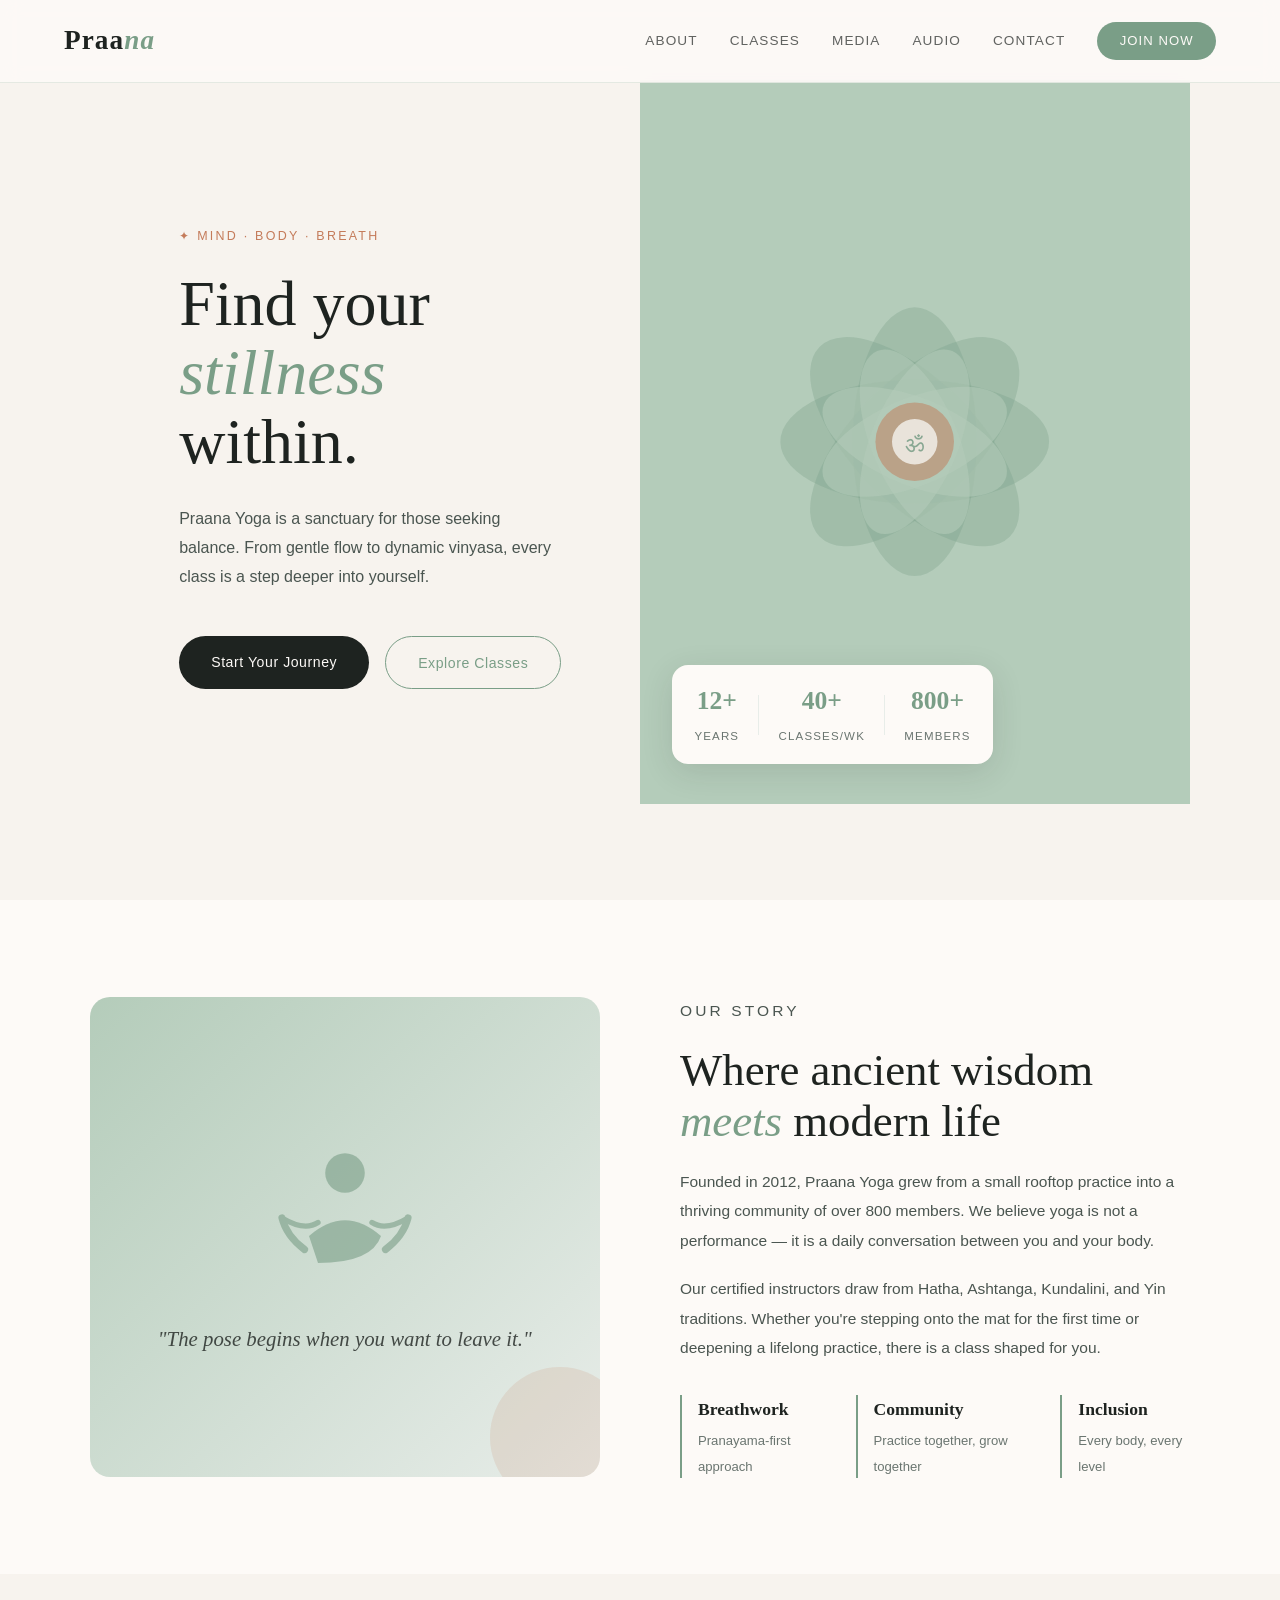
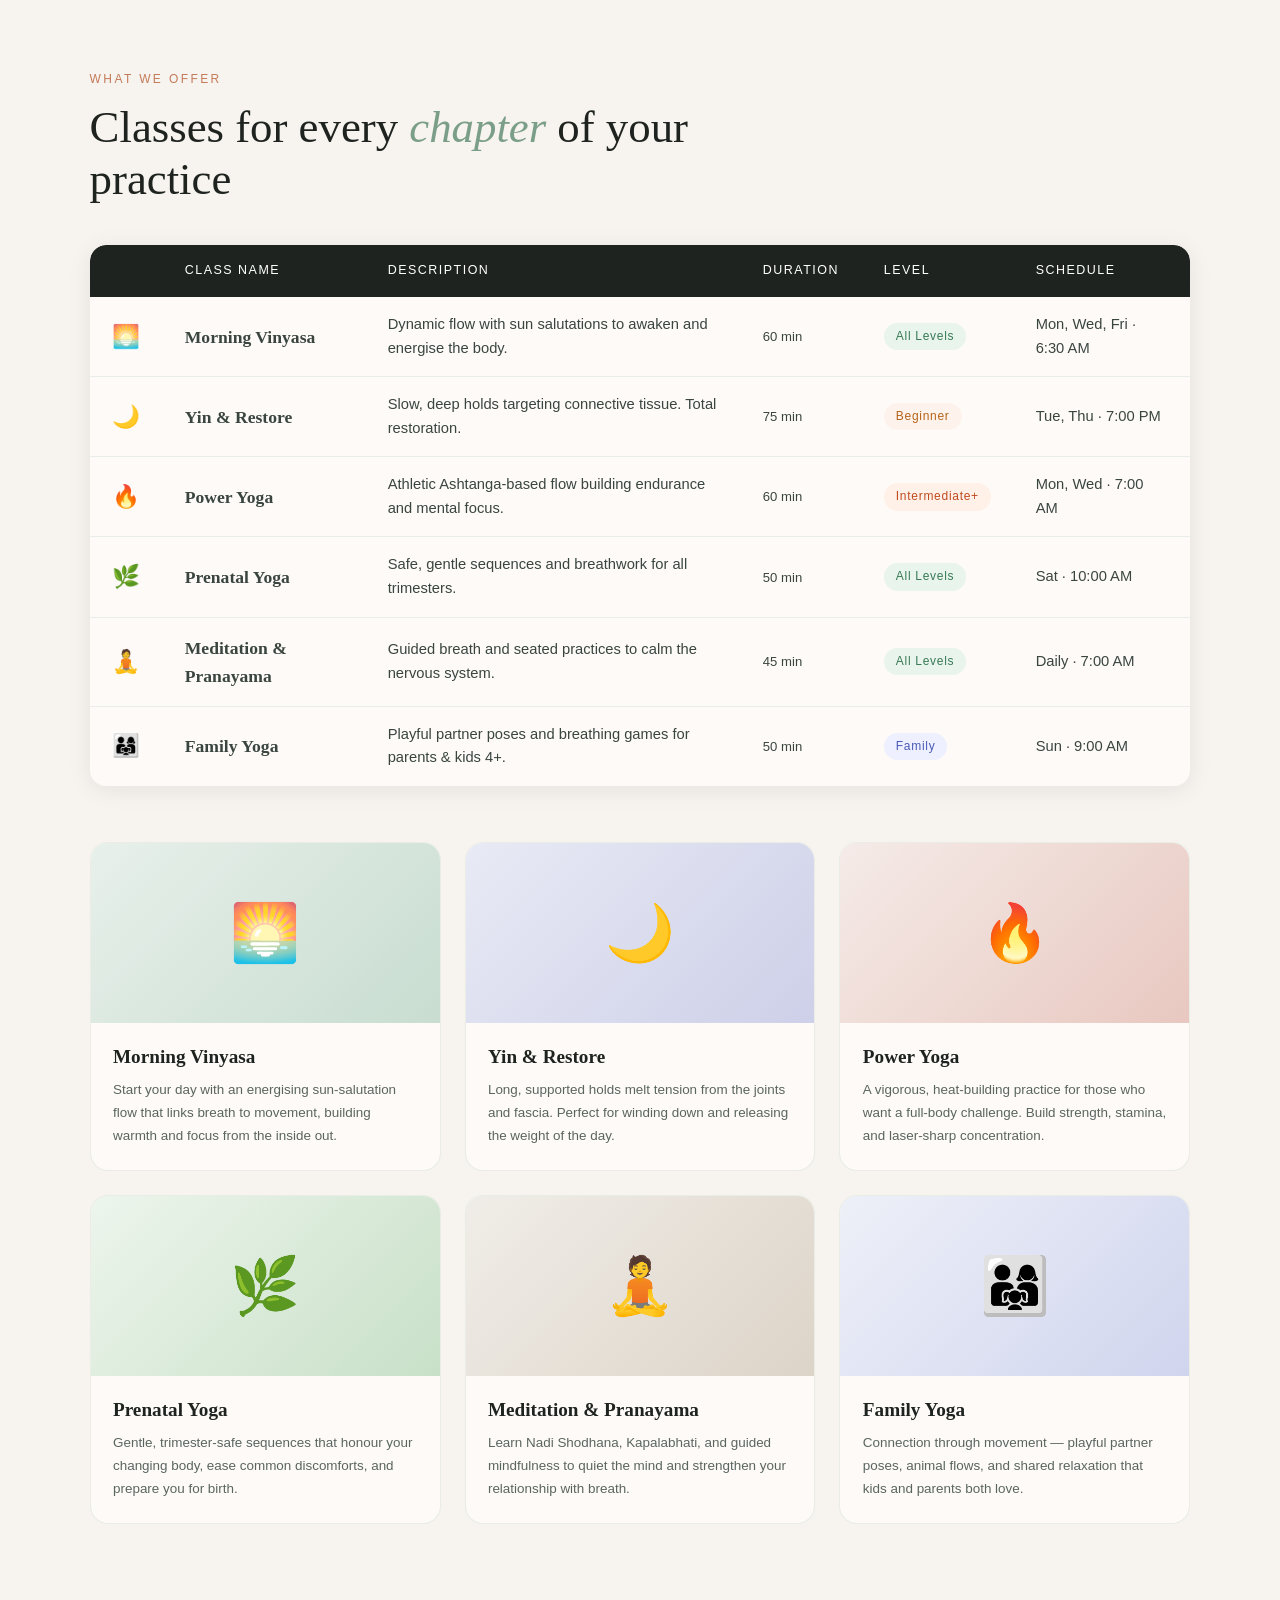
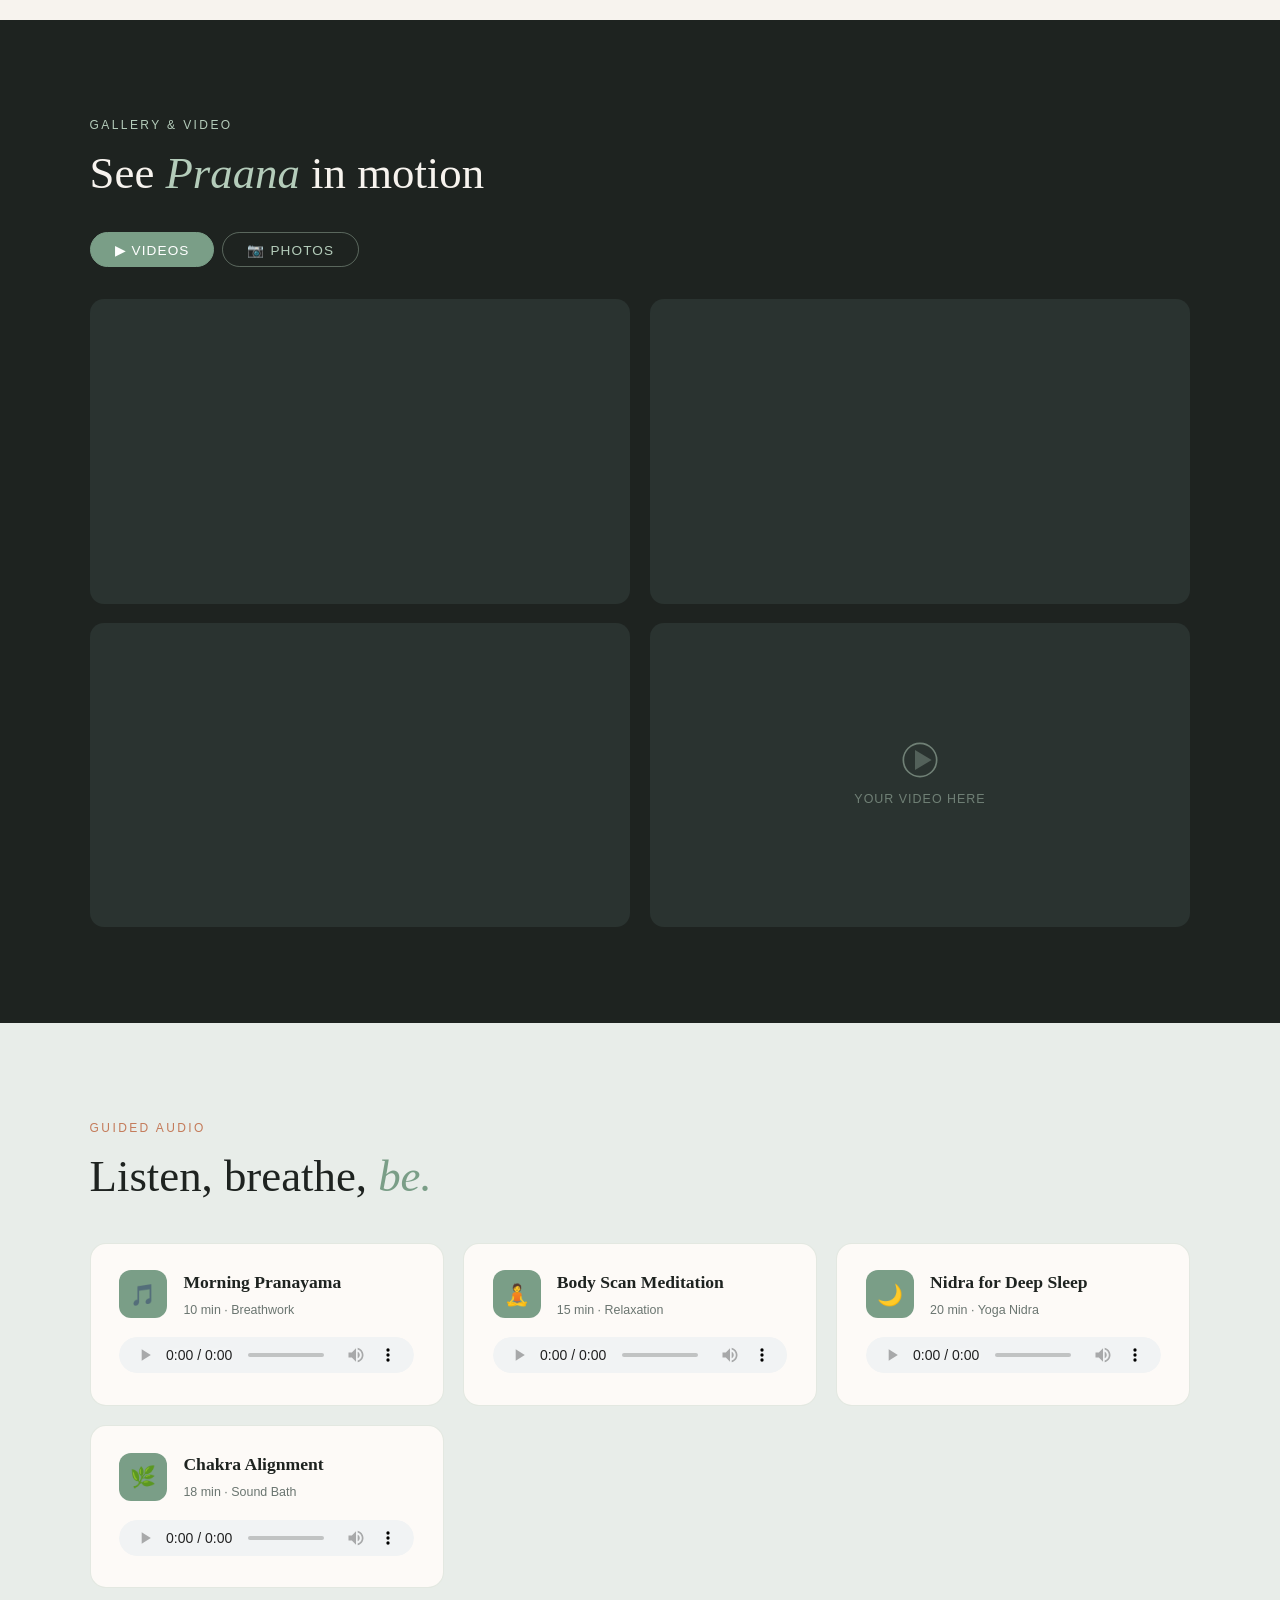
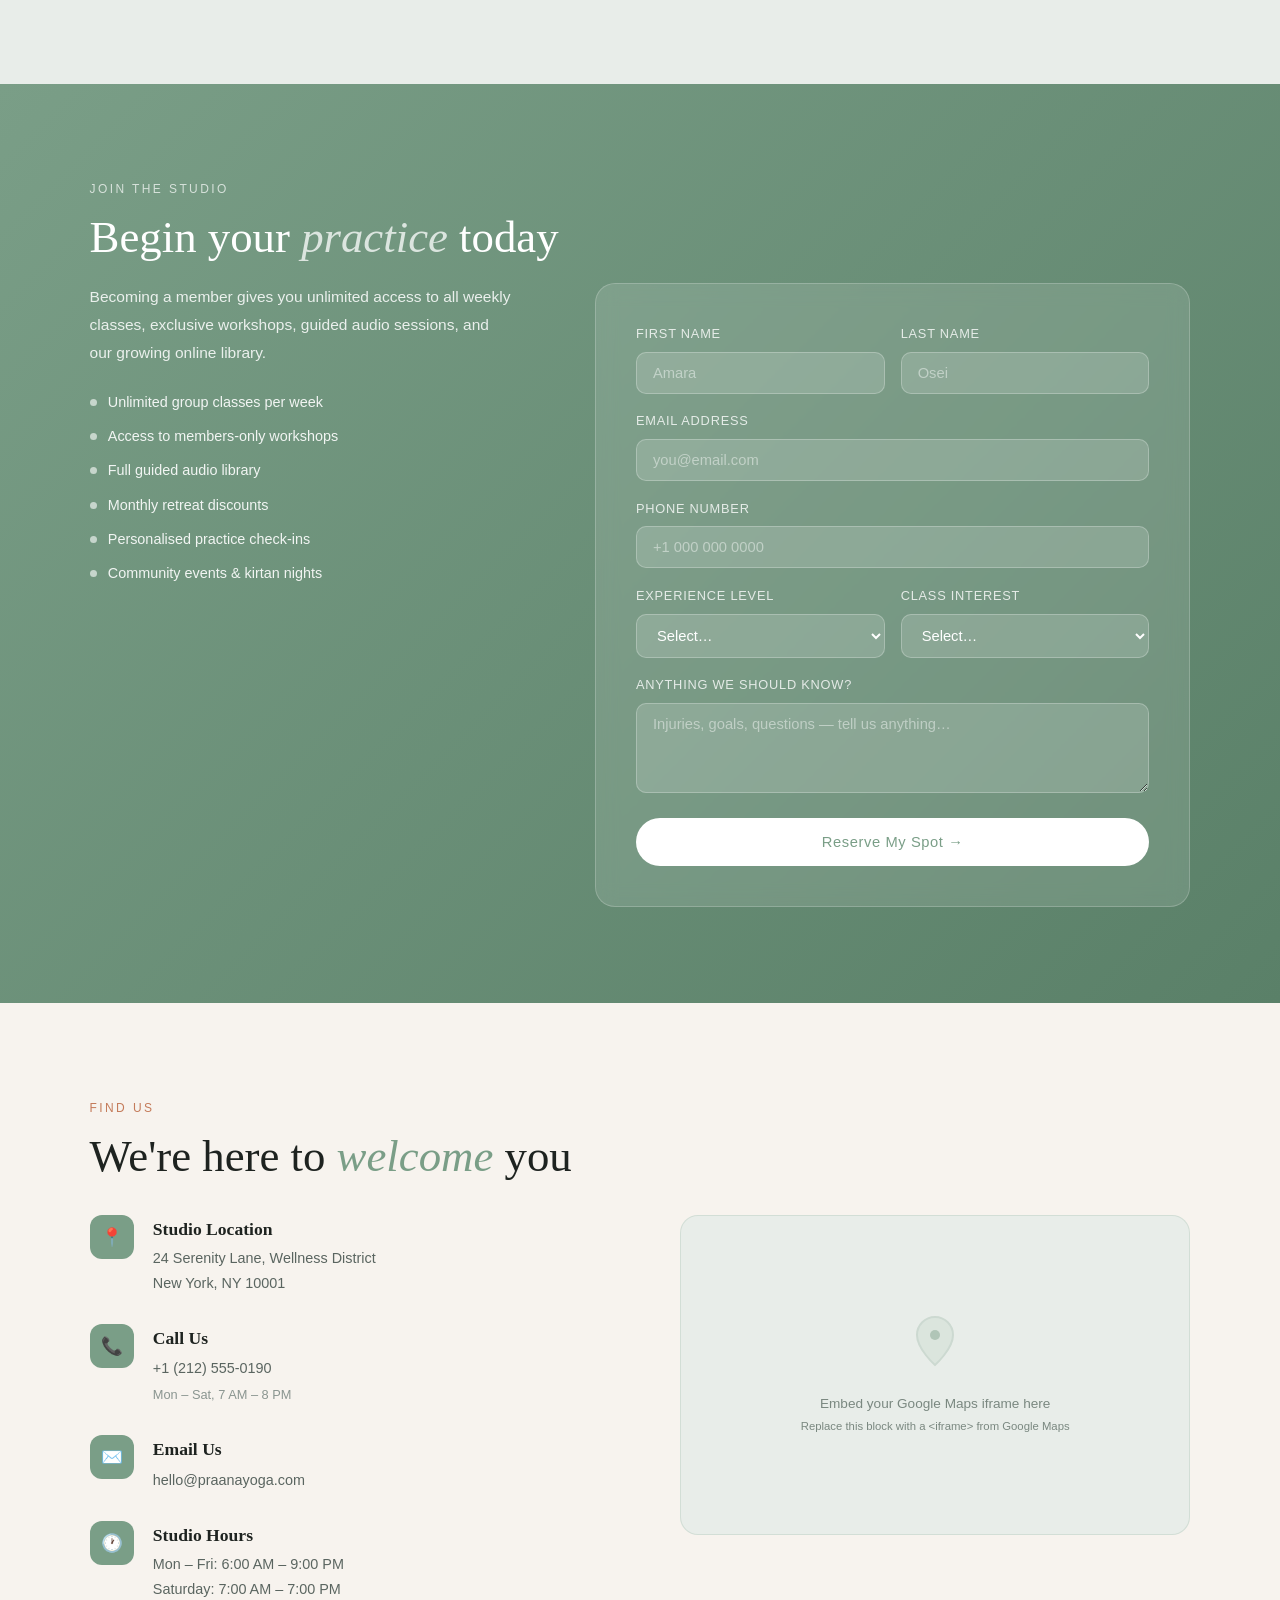
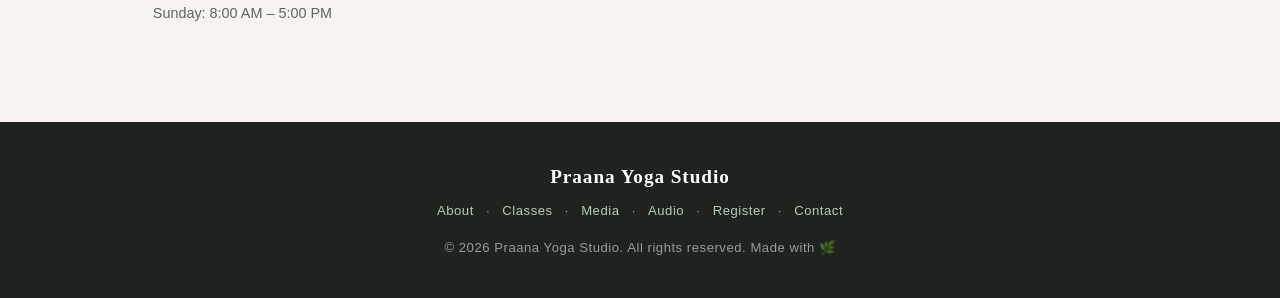
==== commit 933f3e0c: "Change stylesheet and script references to Code.css and Code.js" ====
--- a/Code.html
+++ b/Code.html
@@ -5,7 +5,7 @@
   <meta name="viewport" content="width=device-width, initial-scale=1.0"/>
   <title>Praana Yoga Studio</title>
   <link href="https://fonts.googleapis.com/css2?family=Cormorant+Garamond:ital,wght@0,300;0,400;0,600;1,300;1,400&family=DM+Sans:wght@300;400;500&display=swap" rel="stylesheet"/>
-  <link rel="stylesheet" href="style.css"/>
+  <link rel="stylesheet" href="Code.css"/>
 </head>
 <body>
 
@@ -610,6 +610,6 @@
   <p style="margin-top:1rem;">© 2026 Praana Yoga Studio. All rights reserved. Made with 🌿</p>
 </footer>
 
-<script src="script.js"></script>
+<script src="Code.js"></script>
 </body>
 </html>
--- a/Code.css
+++ b/Code.css
@@ -0,0 +1,793 @@
+/* ══════════════════════════════════════════════
+   Praana Yoga Studio — Stylesheet
+   ══════════════════════════════════════════════ */
+
+*, *::before, *::after { box-sizing: border-box; margin: 0; padding: 0; }
+
+:root {
+  --sage:       #7A9E87;
+  --sage-light: #B4CCBA;
+  --clay:       #C47B5A;
+  --cream:      #F7F3EE;
+  --ink:        #1E2320;
+  --mist:       #E8EDE9;
+  --warm-white: #FDFAF7;
+}
+
+html { scroll-behavior: smooth; }
+
+body {
+  font-family: 'DM Sans', sans-serif;
+  background: var(--warm-white);
+  color: var(--ink);
+  font-size: 16px;
+  line-height: 1.6;
+}
+
+/* ── HEADER ───────────────────────────────────────── */
+header {
+  position: fixed;
+  top: 0; left: 0; right: 0;
+  z-index: 100;
+  display: flex;
+  align-items: center;
+  justify-content: space-between;
+  padding: 1.2rem 5vw;
+  background: rgba(253,250,247,0.88);
+  backdrop-filter: blur(10px);
+  border-bottom: 1px solid rgba(122,158,135,0.18);
+}
+
+.logo {
+  font-family: 'Cormorant Garamond', serif;
+  font-size: 1.7rem;
+  font-weight: 600;
+  letter-spacing: 0.04em;
+  color: var(--ink);
+  text-decoration: none;
+}
+
+.logo span { color: var(--sage); font-style: italic; }
+
+nav { display: flex; gap: 2rem; align-items: center; }
+
+nav a {
+  text-decoration: none;
+  font-size: 0.85rem;
+  font-weight: 500;
+  letter-spacing: 0.08em;
+  text-transform: uppercase;
+  color: var(--ink);
+  opacity: 0.7;
+  transition: opacity 0.2s;
+}
+
+nav a:hover { opacity: 1; color: var(--sage); }
+
+.nav-cta {
+  background: var(--sage);
+  color: var(--warm-white) !important;
+  opacity: 1 !important;
+  padding: 0.55rem 1.4rem;
+  border-radius: 50px;
+  font-size: 0.82rem !important;
+  transition: background 0.2s !important;
+}
+
+.nav-cta:hover { background: var(--ink) !important; color: var(--warm-white) !important; }
+
+/* ── HERO ─────────────────────────────────────────── */
+#hero {
+  min-height: 100vh;
+  display: grid;
+  grid-template-columns: 1fr 1fr;
+  padding-top: 5rem;
+  background: var(--cream);
+  overflow: hidden;
+}
+
+.hero-left {
+  display: flex;
+  flex-direction: column;
+  justify-content: center;
+  padding: 6rem 5vw 4rem 7vw;
+}
+
+.hero-eyebrow {
+  font-size: 0.78rem;
+  letter-spacing: 0.18em;
+  text-transform: uppercase;
+  color: var(--clay);
+  margin-bottom: 1.4rem;
+  font-weight: 500;
+}
+
+.hero-title {
+  font-family: 'Cormorant Garamond', serif;
+  font-size: clamp(3rem, 5vw, 5.2rem);
+  font-weight: 300;
+  line-height: 1.08;
+  color: var(--ink);
+  margin-bottom: 1.8rem;
+}
+
+.hero-title em { font-style: italic; color: var(--sage); }
+
+.hero-sub {
+  font-size: 1rem;
+  color: #4a5550;
+  max-width: 380px;
+  line-height: 1.8;
+  margin-bottom: 2.8rem;
+}
+
+.hero-actions { display: flex; gap: 1rem; flex-wrap: wrap; }
+
+.btn-primary {
+  background: var(--ink);
+  color: var(--warm-white);
+  padding: 0.9rem 2rem;
+  border-radius: 50px;
+  text-decoration: none;
+  font-size: 0.88rem;
+  font-weight: 500;
+  letter-spacing: 0.04em;
+  transition: background 0.22s, transform 0.18s;
+  display: inline-block;
+}
+
+.btn-primary:hover { background: var(--sage); transform: translateY(-2px); }
+
+.btn-outline {
+  border: 1.5px solid var(--sage);
+  color: var(--sage);
+  padding: 0.9rem 2rem;
+  border-radius: 50px;
+  text-decoration: none;
+  font-size: 0.88rem;
+  font-weight: 500;
+  letter-spacing: 0.04em;
+  transition: all 0.22s;
+  display: inline-block;
+}
+
+.btn-outline:hover { background: var(--sage); color: white; transform: translateY(-2px); }
+
+.hero-right {
+  position: relative;
+  background: var(--sage-light);
+  display: flex;
+  align-items: flex-end;
+  justify-content: center;
+  overflow: hidden;
+}
+
+.hero-art {
+  width: 100%;
+  height: 100%;
+  display: flex;
+  align-items: center;
+  justify-content: center;
+  padding: 2rem;
+}
+
+.lotus-svg { width: 85%; max-width: 420px; opacity: 0.92; }
+
+.hero-badge {
+  position: absolute;
+  bottom: 2.5rem;
+  left: 2rem;
+  background: var(--warm-white);
+  border-radius: 16px;
+  padding: 1rem 1.4rem;
+  box-shadow: 0 8px 32px rgba(30,35,32,0.12);
+  display: flex;
+  gap: 1.2rem;
+  align-items: center;
+}
+
+.badge-stat { text-align: center; }
+.badge-stat strong {
+  display: block;
+  font-family: 'Cormorant Garamond', serif;
+  font-size: 1.6rem;
+  font-weight: 600;
+  color: var(--sage);
+}
+.badge-stat span { font-size: 0.72rem; text-transform: uppercase; letter-spacing: 0.1em; color: #6a7570; }
+.badge-divider { width: 1px; height: 40px; background: var(--mist); }
+
+/* ── SECTION COMMONS ──────────────────────────────── */
+section { padding: 6rem 7vw; }
+
+.section-label {
+  font-size: 0.75rem;
+  letter-spacing: 0.2em;
+  text-transform: uppercase;
+  color: var(--clay);
+  margin-bottom: 0.8rem;
+  font-weight: 500;
+}
+
+.section-title {
+  font-family: 'Cormorant Garamond', serif;
+  font-size: clamp(2rem, 3.5vw, 3.2rem);
+  font-weight: 300;
+  line-height: 1.15;
+  color: var(--ink);
+  margin-bottom: 1.2rem;
+}
+
+.section-title em { font-style: italic; color: var(--sage); }
+
+/* ── ABOUT ────────────────────────────────────────── */
+#about {
+  background: var(--warm-white);
+  display: grid;
+  grid-template-columns: 1fr 1fr;
+  gap: 5rem;
+  align-items: center;
+}
+
+.about-visual {
+  position: relative;
+  height: 480px;
+  border-radius: 20px;
+  background: linear-gradient(135deg, var(--sage-light) 0%, var(--mist) 100%);
+  display: flex;
+  align-items: center;
+  justify-content: center;
+  overflow: hidden;
+}
+
+.about-visual-inner { text-align: center; padding: 2rem; }
+.about-visual-inner svg { width: 180px; opacity: 0.6; margin-bottom: 1rem; }
+
+.about-quote {
+  font-family: 'Cormorant Garamond', serif;
+  font-size: 1.3rem;
+  font-style: italic;
+  color: var(--ink);
+  opacity: 0.8;
+  line-height: 1.6;
+}
+
+.about-accent {
+  position: absolute;
+  bottom: -30px; right: -30px;
+  width: 140px; height: 140px;
+  border-radius: 50%;
+  background: var(--clay);
+  opacity: 0.15;
+}
+
+.about-text p {
+  color: #4a5550;
+  line-height: 1.9;
+  margin-bottom: 1.2rem;
+  font-size: 0.97rem;
+}
+
+.about-pillars { display: flex; gap: 2rem; margin-top: 2rem; }
+
+.pillar { border-left: 2px solid var(--sage); padding-left: 1rem; }
+
+.pillar strong {
+  display: block;
+  font-family: 'Cormorant Garamond', serif;
+  font-size: 1.1rem;
+  font-weight: 600;
+  margin-bottom: 0.25rem;
+}
+
+.pillar span { font-size: 0.82rem; color: #6a7570; }
+
+/* ── WHAT WE OFFER ────────────────────────────────── */
+#offer { background: var(--cream); }
+
+.offer-header { max-width: 600px; margin-bottom: 2.5rem; }
+
+/* ── Classes Table ── */
+.offer-table-wrap {
+  overflow-x: auto;
+  border-radius: 16px;
+  box-shadow: 0 4px 24px rgba(30,35,32,0.08);
+  margin-bottom: 3.5rem;
+}
+
+.offer-table {
+  width: 100%;
+  border-collapse: collapse;
+  background: var(--warm-white);
+  font-size: 0.92rem;
+}
+
+.offer-table thead {
+  background: var(--ink);
+  color: white;
+}
+
+.offer-table thead th {
+  padding: 1rem 1.4rem;
+  text-align: left;
+  font-family: 'DM Sans', sans-serif;
+  font-weight: 500;
+  font-size: 0.78rem;
+  letter-spacing: 0.12em;
+  text-transform: uppercase;
+}
+
+.offer-table thead th:first-child { border-radius: 16px 0 0 0; }
+.offer-table thead th:last-child  { border-radius: 0 16px 0 0; }
+
+.offer-table tbody tr {
+  border-bottom: 1px solid var(--mist);
+  transition: background 0.18s;
+}
+
+.offer-table tbody tr:last-child { border-bottom: none; }
+.offer-table tbody tr:hover { background: var(--cream); }
+
+.offer-table tbody td {
+  padding: 1rem 1.4rem;
+  vertical-align: middle;
+  color: #3a4540;
+}
+
+.td-icon { font-size: 1.4rem; }
+
+.td-name {
+  font-family: 'Cormorant Garamond', serif;
+  font-size: 1.1rem;
+  font-weight: 600;
+  color: var(--ink);
+}
+
+.td-level {
+  display: inline-block;
+  padding: 0.25rem 0.75rem;
+  border-radius: 50px;
+  font-size: 0.75rem;
+  font-weight: 500;
+  letter-spacing: 0.06em;
+}
+
+.level-all      { background: #e8f4ec; color: #3a7a55; }
+.level-beginner { background: #fef3ec; color: #b5631a; }
+.level-inter    { background: #fff0e8; color: #c04a20; }
+.level-family   { background: #eef0ff; color: #4a5ab5; }
+
+.td-duration {
+  font-size: 0.82rem;
+  color: var(--clay);
+  font-weight: 500;
+  white-space: nowrap;
+}
+
+/* ── Class Illustrations below table ── */
+.offer-illustrations {
+  display: grid;
+  grid-template-columns: repeat(3, 1fr);
+  gap: 1.5rem;
+}
+
+.class-card {
+  background: var(--warm-white);
+  border-radius: 18px;
+  overflow: hidden;
+  border: 1px solid rgba(122,158,135,0.15);
+  transition: transform 0.22s, box-shadow 0.22s;
+}
+
+.class-card:hover { transform: translateY(-5px); box-shadow: 0 16px 40px rgba(30,35,32,0.1); }
+
+.class-card-img {
+  width: 100%;
+  height: 180px;
+  object-fit: cover;
+  display: block;
+  background: var(--mist);
+}
+
+/* SVG illustration stand-in for class images */
+.class-card-svg {
+  width: 100%;
+  height: 180px;
+  display: flex;
+  align-items: center;
+  justify-content: center;
+  font-size: 3.5rem;
+}
+
+.class-card-body { padding: 1.2rem 1.4rem 1.4rem; }
+
+.class-card-body h3 {
+  font-family: 'Cormorant Garamond', serif;
+  font-size: 1.2rem;
+  font-weight: 600;
+  margin-bottom: 0.4rem;
+  color: var(--ink);
+}
+
+.class-card-body p {
+  font-size: 0.84rem;
+  color: #5a6560;
+  line-height: 1.7;
+}
+
+/* ── MEDIA ────────────────────────────────────────── */
+#media { background: var(--ink); color: var(--cream); }
+
+#media .section-label { color: var(--sage-light); }
+#media .section-title { color: var(--cream); }
+#media .section-title em { color: var(--sage-light); }
+
+/* Tab switcher */
+.media-tabs {
+  display: flex;
+  gap: 0.5rem;
+  margin: 2rem 0 2rem;
+}
+
+.media-tab {
+  padding: 0.55rem 1.5rem;
+  border-radius: 50px;
+  border: 1.5px solid rgba(180,204,186,0.4);
+  background: transparent;
+  color: var(--sage-light);
+  font-family: 'DM Sans', sans-serif;
+  font-size: 0.85rem;
+  font-weight: 500;
+  letter-spacing: 0.08em;
+  text-transform: uppercase;
+  cursor: pointer;
+  transition: all 0.22s;
+}
+
+.media-tab.active,
+.media-tab:hover {
+  background: var(--sage);
+  border-color: var(--sage);
+  color: white;
+}
+
+.media-panel { display: none; }
+.media-panel.active { display: block; }
+
+/* Videos grid — 2×2 */
+.videos-grid {
+  display: grid;
+  grid-template-columns: 1fr 1fr;
+  gap: 1.2rem;
+}
+
+.video-item {
+  border-radius: 14px;
+  overflow: hidden;
+  background: #2a3330;
+  aspect-ratio: 16/9;
+}
+
+.video-item iframe {
+  width: 100%;
+  height: 100%;
+  border: none;
+  display: block;
+}
+
+.video-placeholder {
+  width: 100%;
+  height: 100%;
+  display: flex;
+  flex-direction: column;
+  align-items: center;
+  justify-content: center;
+  color: var(--sage-light);
+  gap: 0.6rem;
+}
+
+.video-placeholder svg { width: 40px; opacity: 0.5; }
+.video-placeholder span { font-size: 0.78rem; opacity: 0.5; text-transform: uppercase; letter-spacing: 0.08em; }
+
+/* Photos grid — 3×2 */
+.photos-grid {
+  display: grid;
+  grid-template-columns: repeat(3, 1fr);
+  gap: 1.2rem;
+}
+
+.photo-item {
+  border-radius: 14px;
+  overflow: hidden;
+  background: #2a3330;
+  aspect-ratio: 4/3;
+  display: flex;
+  align-items: center;
+  justify-content: center;
+}
+
+.photo-item img {
+  width: 100%;
+  height: 100%;
+  object-fit: cover;
+  display: block;
+}
+
+.photo-placeholder {
+  display: flex;
+  flex-direction: column;
+  align-items: center;
+  justify-content: center;
+  gap: 0.6rem;
+  color: var(--sage-light);
+  padding: 1rem;
+  text-align: center;
+}
+
+.photo-placeholder svg { width: 36px; opacity: 0.45; }
+.photo-placeholder span { font-size: 0.75rem; opacity: 0.5; text-transform: uppercase; letter-spacing: 0.08em; }
+
+/* ── AUDIO ────────────────────────────────────────── */
+#audio { background: var(--mist); }
+
+.audio-grid {
+  display: grid;
+  grid-template-columns: repeat(auto-fit, minmax(280px, 1fr));
+  gap: 1.2rem;
+  margin-top: 2.5rem;
+}
+
+.audio-card {
+  background: var(--warm-white);
+  border-radius: 16px;
+  padding: 1.5rem 1.8rem;
+  border: 1px solid rgba(122,158,135,0.2);
+}
+
+.audio-card-top {
+  display: flex;
+  align-items: center;
+  gap: 1rem;
+  margin-bottom: 1rem;
+}
+
+.audio-thumb {
+  width: 48px; height: 48px;
+  background: var(--sage);
+  border-radius: 12px;
+  display: flex;
+  align-items: center;
+  justify-content: center;
+  color: white;
+  font-size: 1.3rem;
+  flex-shrink: 0;
+}
+
+.audio-meta h4 {
+  font-family: 'Cormorant Garamond', serif;
+  font-size: 1.1rem;
+  font-weight: 600;
+}
+
+.audio-meta span { font-size: 0.78rem; color: #6a7570; }
+
+.audio-card audio {
+  width: 100%;
+  border-radius: 30px;
+  height: 36px;
+  accent-color: var(--sage);
+}
+
+/* ── REGISTRATION ─────────────────────────────────── */
+#registration {
+  background: linear-gradient(135deg, var(--sage) 0%, #5a8068 100%);
+  color: white;
+}
+
+#registration .section-label { color: rgba(255,255,255,0.7); }
+#registration .section-title { color: white; }
+#registration .section-title em { color: rgba(255,255,255,0.75); font-style: italic; }
+
+.reg-layout {
+  display: grid;
+  grid-template-columns: 1fr 1.4fr;
+  gap: 5rem;
+  align-items: start;
+  margin-top: 1rem;
+}
+
+.reg-info p { color: rgba(255,255,255,0.85); line-height: 1.8; margin-bottom: 1.5rem; font-size: 0.97rem; }
+
+.reg-perks { list-style: none; display: flex; flex-direction: column; gap: 0.7rem; }
+
+.reg-perks li {
+  display: flex;
+  align-items: center;
+  gap: 0.7rem;
+  font-size: 0.9rem;
+  color: rgba(255,255,255,0.9);
+}
+
+.perk-dot {
+  width: 7px; height: 7px;
+  border-radius: 50%;
+  background: rgba(255,255,255,0.6);
+  flex-shrink: 0;
+}
+
+.reg-form {
+  background: rgba(255,255,255,0.12);
+  backdrop-filter: blur(10px);
+  border: 1px solid rgba(255,255,255,0.2);
+  border-radius: 20px;
+  padding: 2.5rem;
+}
+
+.form-row { display: grid; grid-template-columns: 1fr 1fr; gap: 1rem; }
+
+.form-group { display: flex; flex-direction: column; gap: 0.45rem; margin-bottom: 1.1rem; }
+
+.form-group label {
+  font-size: 0.8rem;
+  font-weight: 500;
+  letter-spacing: 0.06em;
+  text-transform: uppercase;
+  color: rgba(255,255,255,0.8);
+}
+
+.form-group input,
+.form-group select,
+.form-group textarea {
+  background: rgba(255,255,255,0.15);
+  border: 1px solid rgba(255,255,255,0.25);
+  border-radius: 10px;
+  padding: 0.75rem 1rem;
+  color: white;
+  font-family: 'DM Sans', sans-serif;
+  font-size: 0.92rem;
+  outline: none;
+  transition: border-color 0.2s, background 0.2s;
+  width: 100%;
+}
+
+.form-group input::placeholder,
+.form-group textarea::placeholder { color: rgba(255,255,255,0.45); }
+
+.form-group input:focus,
+.form-group select:focus,
+.form-group textarea:focus {
+  border-color: rgba(255,255,255,0.6);
+  background: rgba(255,255,255,0.2);
+}
+
+.form-group select option { color: var(--ink); background: white; }
+.form-group textarea { resize: vertical; min-height: 90px; }
+
+.btn-submit {
+  width: 100%;
+  background: white;
+  color: var(--sage);
+  border: none;
+  border-radius: 50px;
+  padding: 1rem;
+  font-family: 'DM Sans', sans-serif;
+  font-size: 0.92rem;
+  font-weight: 500;
+  letter-spacing: 0.04em;
+  cursor: pointer;
+  transition: background 0.22s, color 0.22s, transform 0.18s;
+  margin-top: 0.5rem;
+}
+
+.btn-submit:hover { background: var(--ink); color: white; transform: translateY(-2px); }
+
+/* ── CONTACT ──────────────────────────────────────── */
+#contact { background: var(--cream); }
+
+.contact-layout {
+  display: grid;
+  grid-template-columns: 1fr 1fr;
+  gap: 5rem;
+  align-items: start;
+  margin-top: 2rem;
+}
+
+.contact-items { display: flex; flex-direction: column; gap: 1.8rem; }
+
+.contact-item { display: flex; gap: 1.2rem; align-items: flex-start; }
+
+.contact-icon {
+  width: 44px; height: 44px;
+  border-radius: 12px;
+  background: var(--sage);
+  color: white;
+  display: flex;
+  align-items: center;
+  justify-content: center;
+  font-size: 1.1rem;
+  flex-shrink: 0;
+}
+
+.contact-item h4 {
+  font-family: 'Cormorant Garamond', serif;
+  font-size: 1.1rem;
+  font-weight: 600;
+  margin-bottom: 0.2rem;
+}
+
+.contact-item p, .contact-item a {
+  font-size: 0.9rem;
+  color: #5a6560;
+  text-decoration: none;
+  line-height: 1.7;
+}
+
+.contact-item a:hover { color: var(--sage); }
+
+.contact-map {
+  border-radius: 18px;
+  overflow: hidden;
+  height: 320px;
+  background: var(--mist);
+  display: flex;
+  align-items: center;
+  justify-content: center;
+  border: 1px solid rgba(122,158,135,0.2);
+}
+
+.map-placeholder { text-align: center; color: var(--sage); padding: 2rem; }
+.map-placeholder svg { width: 56px; opacity: 0.5; margin-bottom: 1rem; }
+.map-placeholder p { font-size: 0.85rem; color: #7a8880; }
+
+/* ── FOOTER ───────────────────────────────────────── */
+footer {
+  background: var(--ink);
+  color: rgba(255,255,255,0.55);
+  text-align: center;
+  padding: 2.5rem 5vw;
+  font-size: 0.82rem;
+  letter-spacing: 0.04em;
+}
+
+footer a {
+  color: var(--sage-light);
+  text-decoration: none;
+  margin: 0 0.5rem;
+}
+
+footer strong {
+  display: block;
+  font-family: 'Cormorant Garamond', serif;
+  font-size: 1.2rem;
+  font-weight: 600;
+  color: white;
+  margin-bottom: 0.5rem;
+  letter-spacing: 0.05em;
+}
+
+/* ── RESPONSIVE ───────────────────────────────────── */
+@media (max-width: 1024px) {
+  .offer-illustrations { grid-template-columns: repeat(2, 1fr); }
+}
+
+@media (max-width: 900px) {
+  #hero { grid-template-columns: 1fr; min-height: auto; }
+  .hero-right { height: 320px; }
+  #about { grid-template-columns: 1fr; gap: 2.5rem; }
+  .about-visual { height: 300px; }
+  .videos-grid { grid-template-columns: 1fr; }
+  .photos-grid { grid-template-columns: repeat(2, 1fr); }
+  .reg-layout { grid-template-columns: 1fr; gap: 2.5rem; }
+  .contact-layout { grid-template-columns: 1fr; gap: 2.5rem; }
+  .form-row { grid-template-columns: 1fr; }
+  nav { gap: 1rem; }
+}
+
+@media (max-width: 600px) {
+  section { padding: 4rem 5vw; }
+  .hero-left { padding: 4rem 5vw 3rem; }
+  nav a:not(.nav-cta) { display: none; }
+  .about-pillars { flex-direction: column; gap: 1rem; }
+  .offer-illustrations { grid-template-columns: 1fr; }
+  .photos-grid { grid-template-columns: 1fr; }
+}
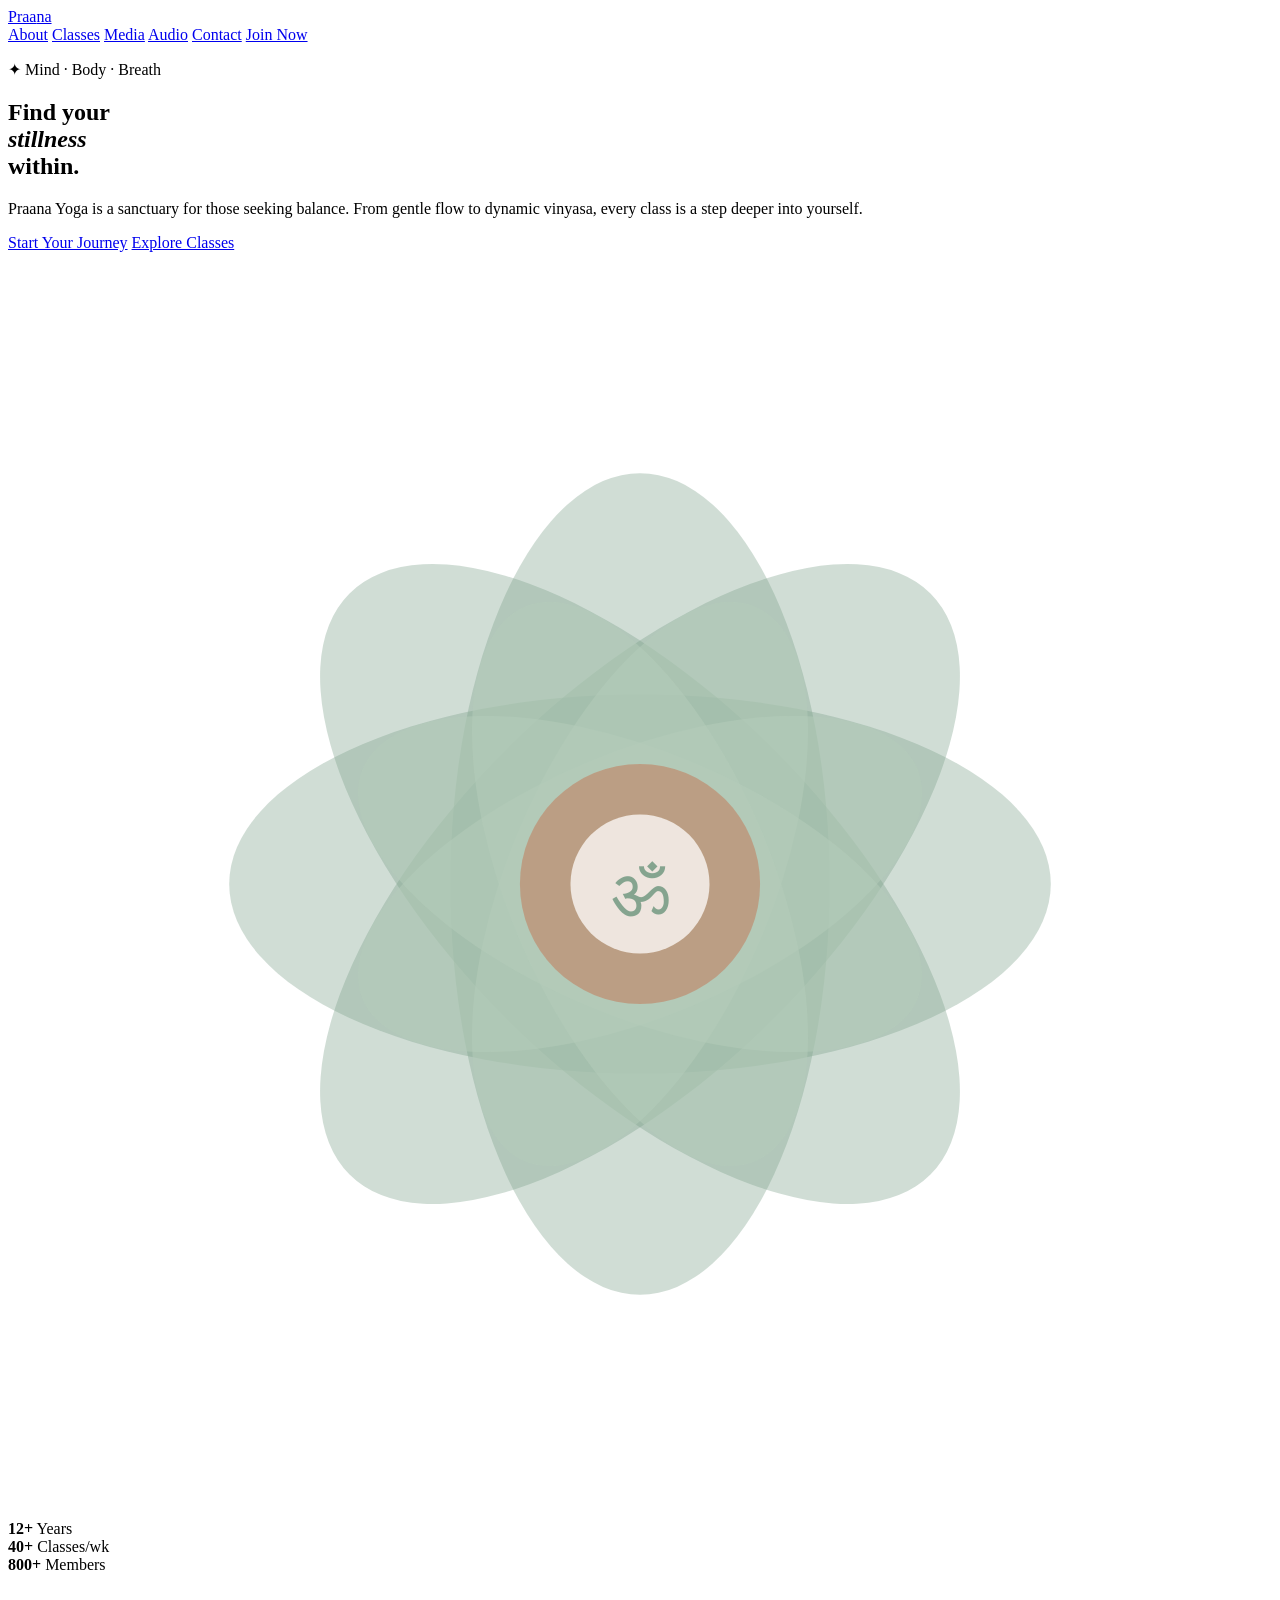
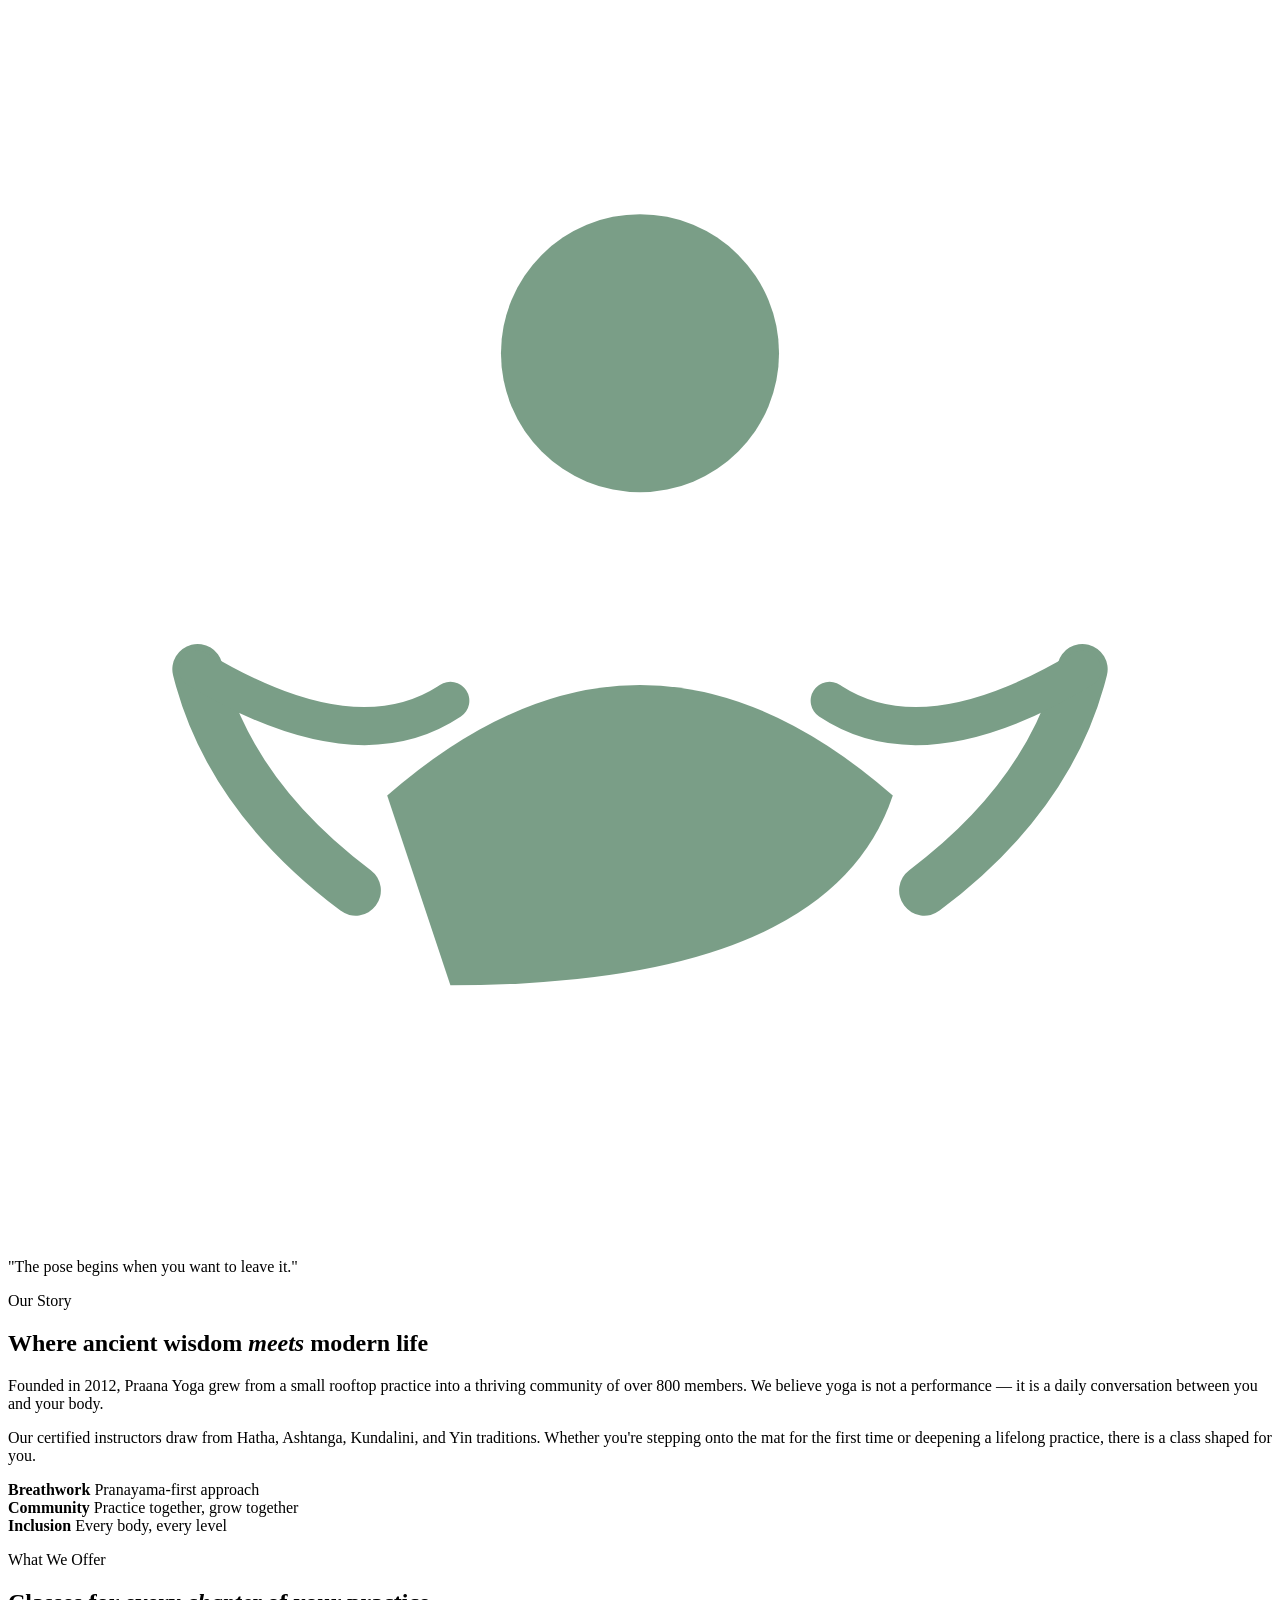
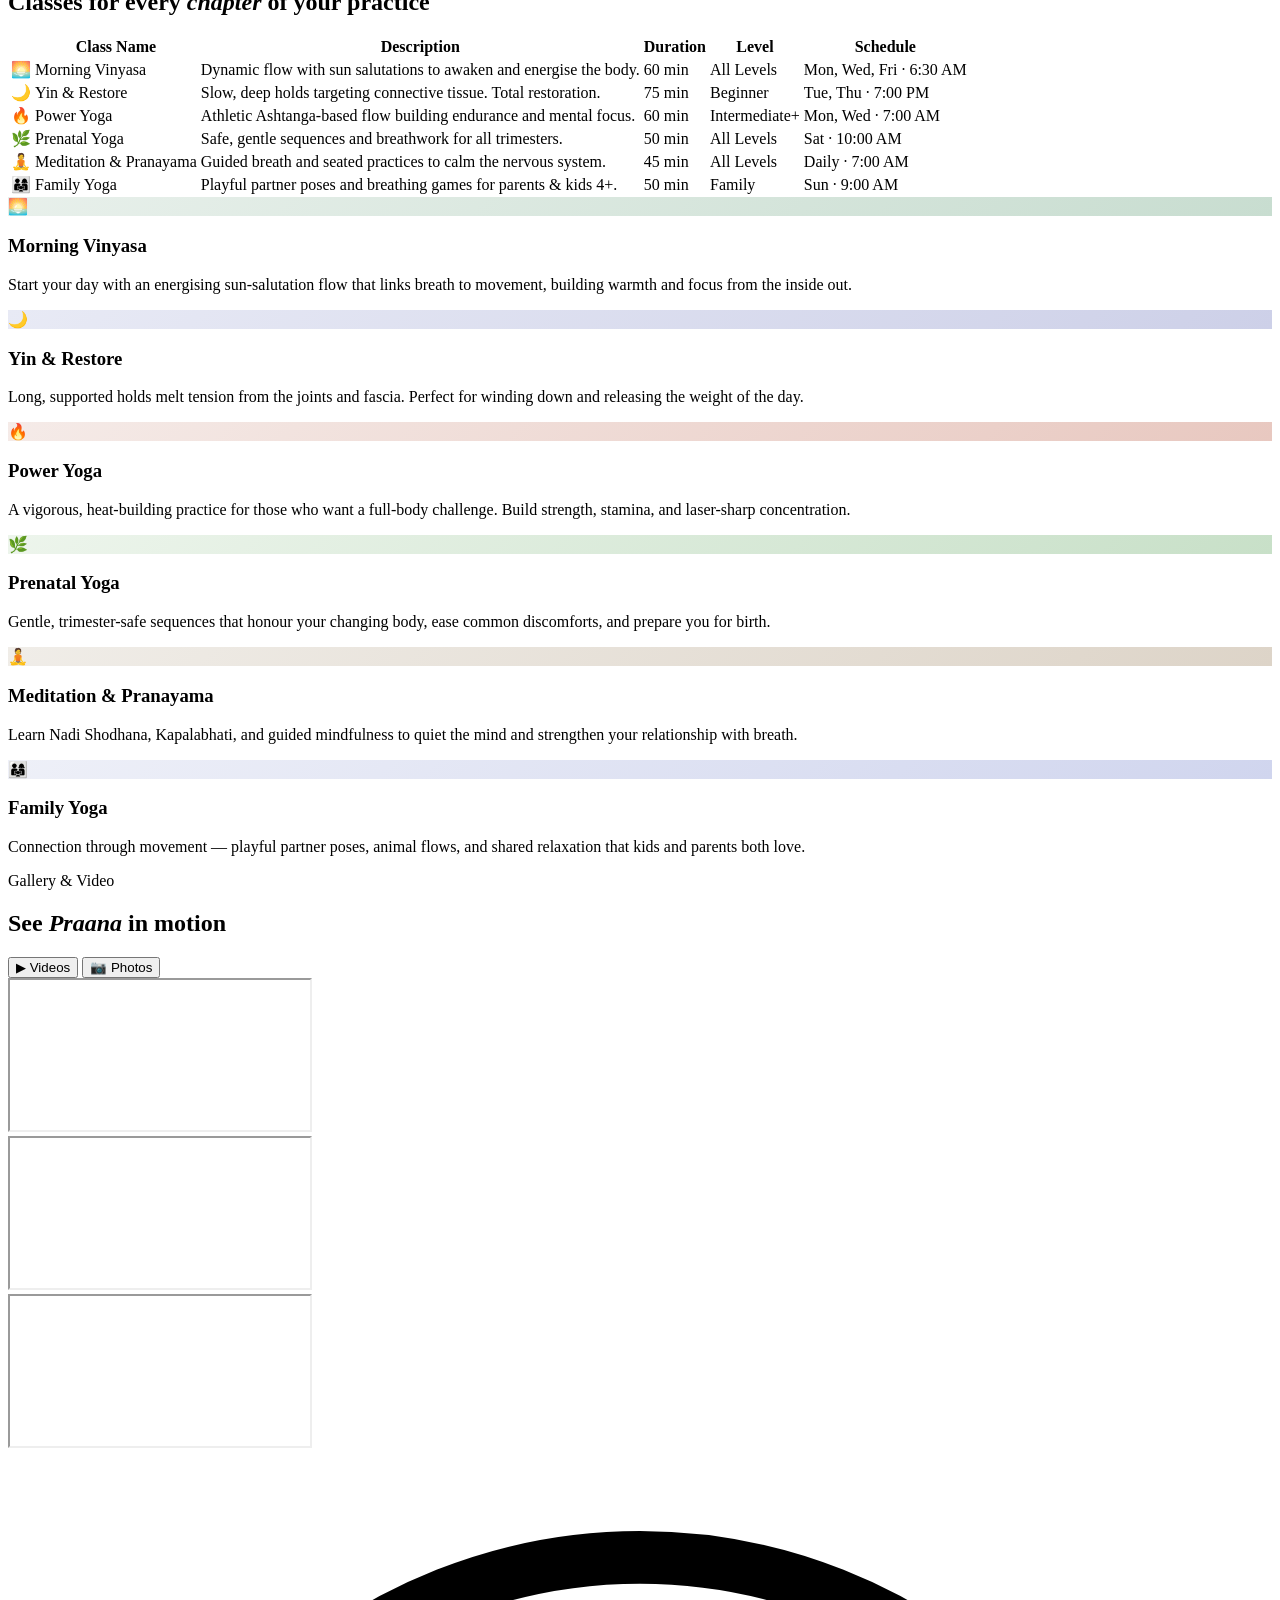
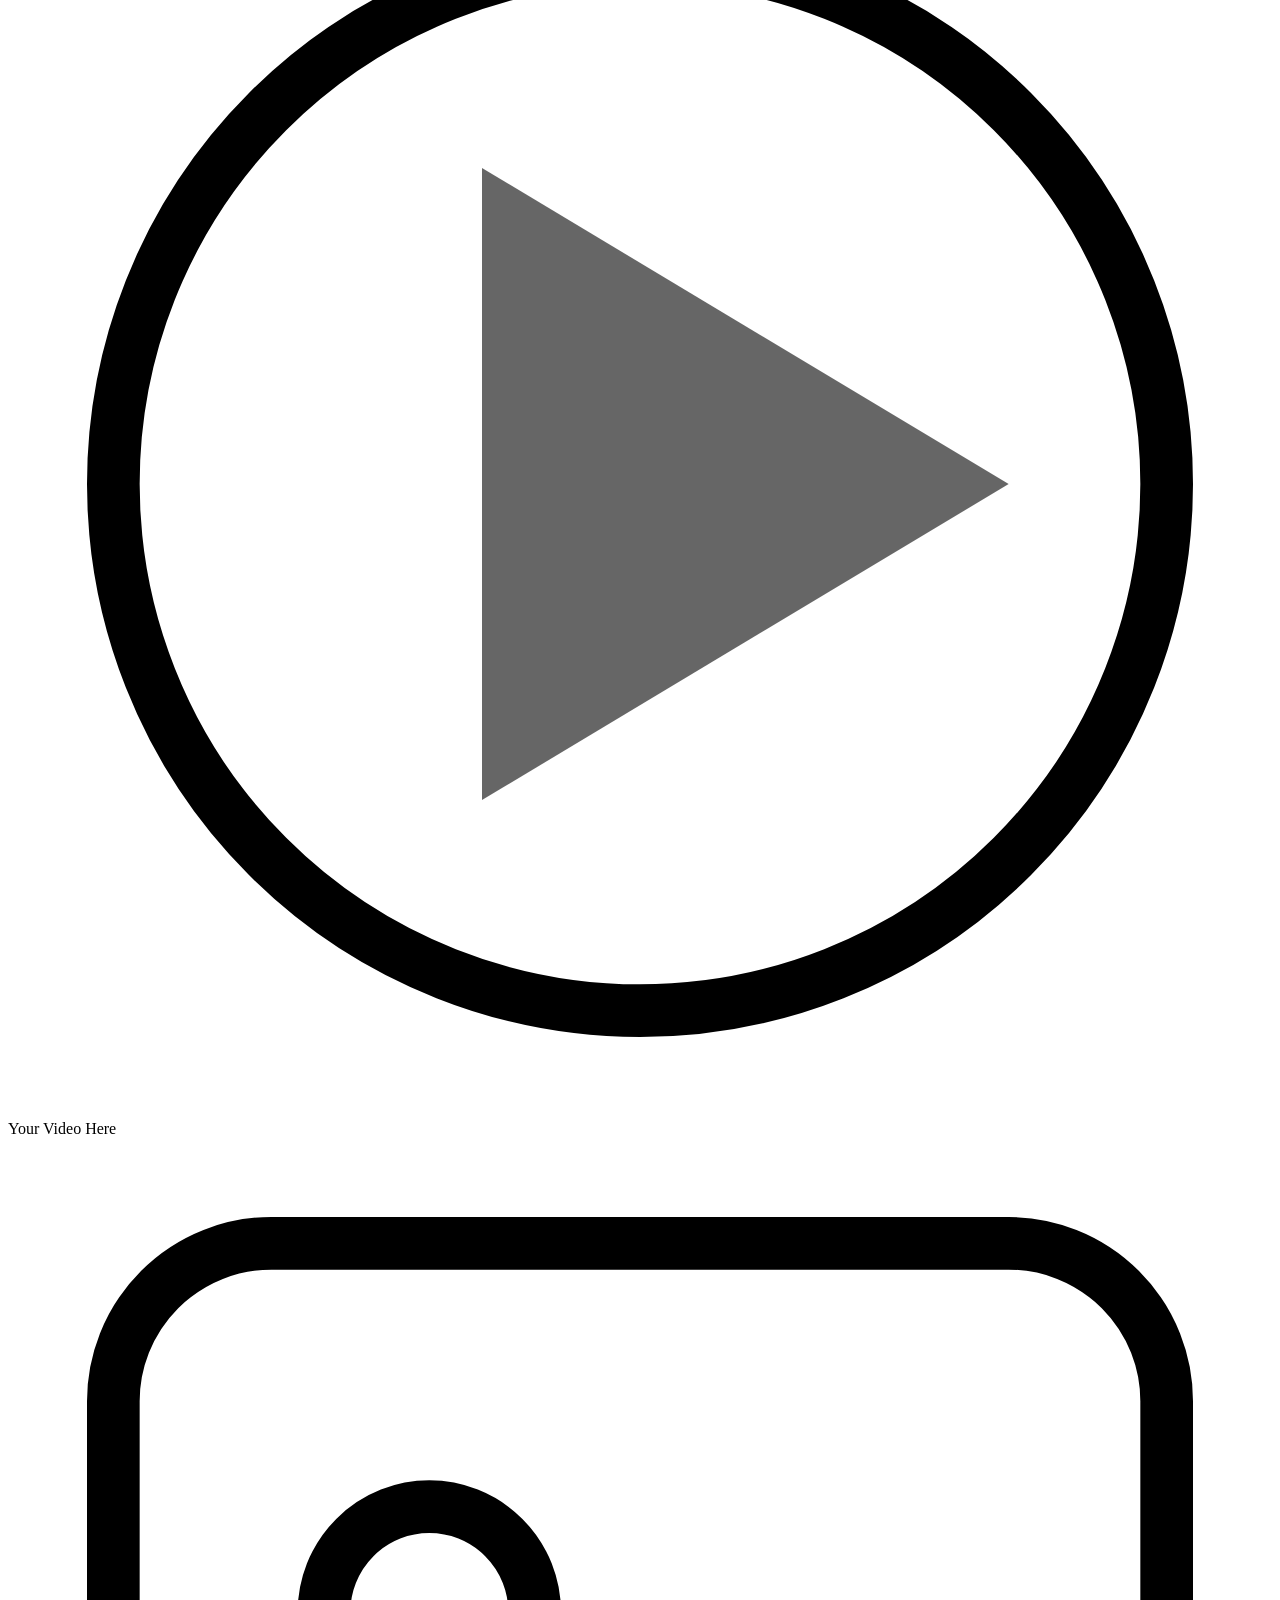
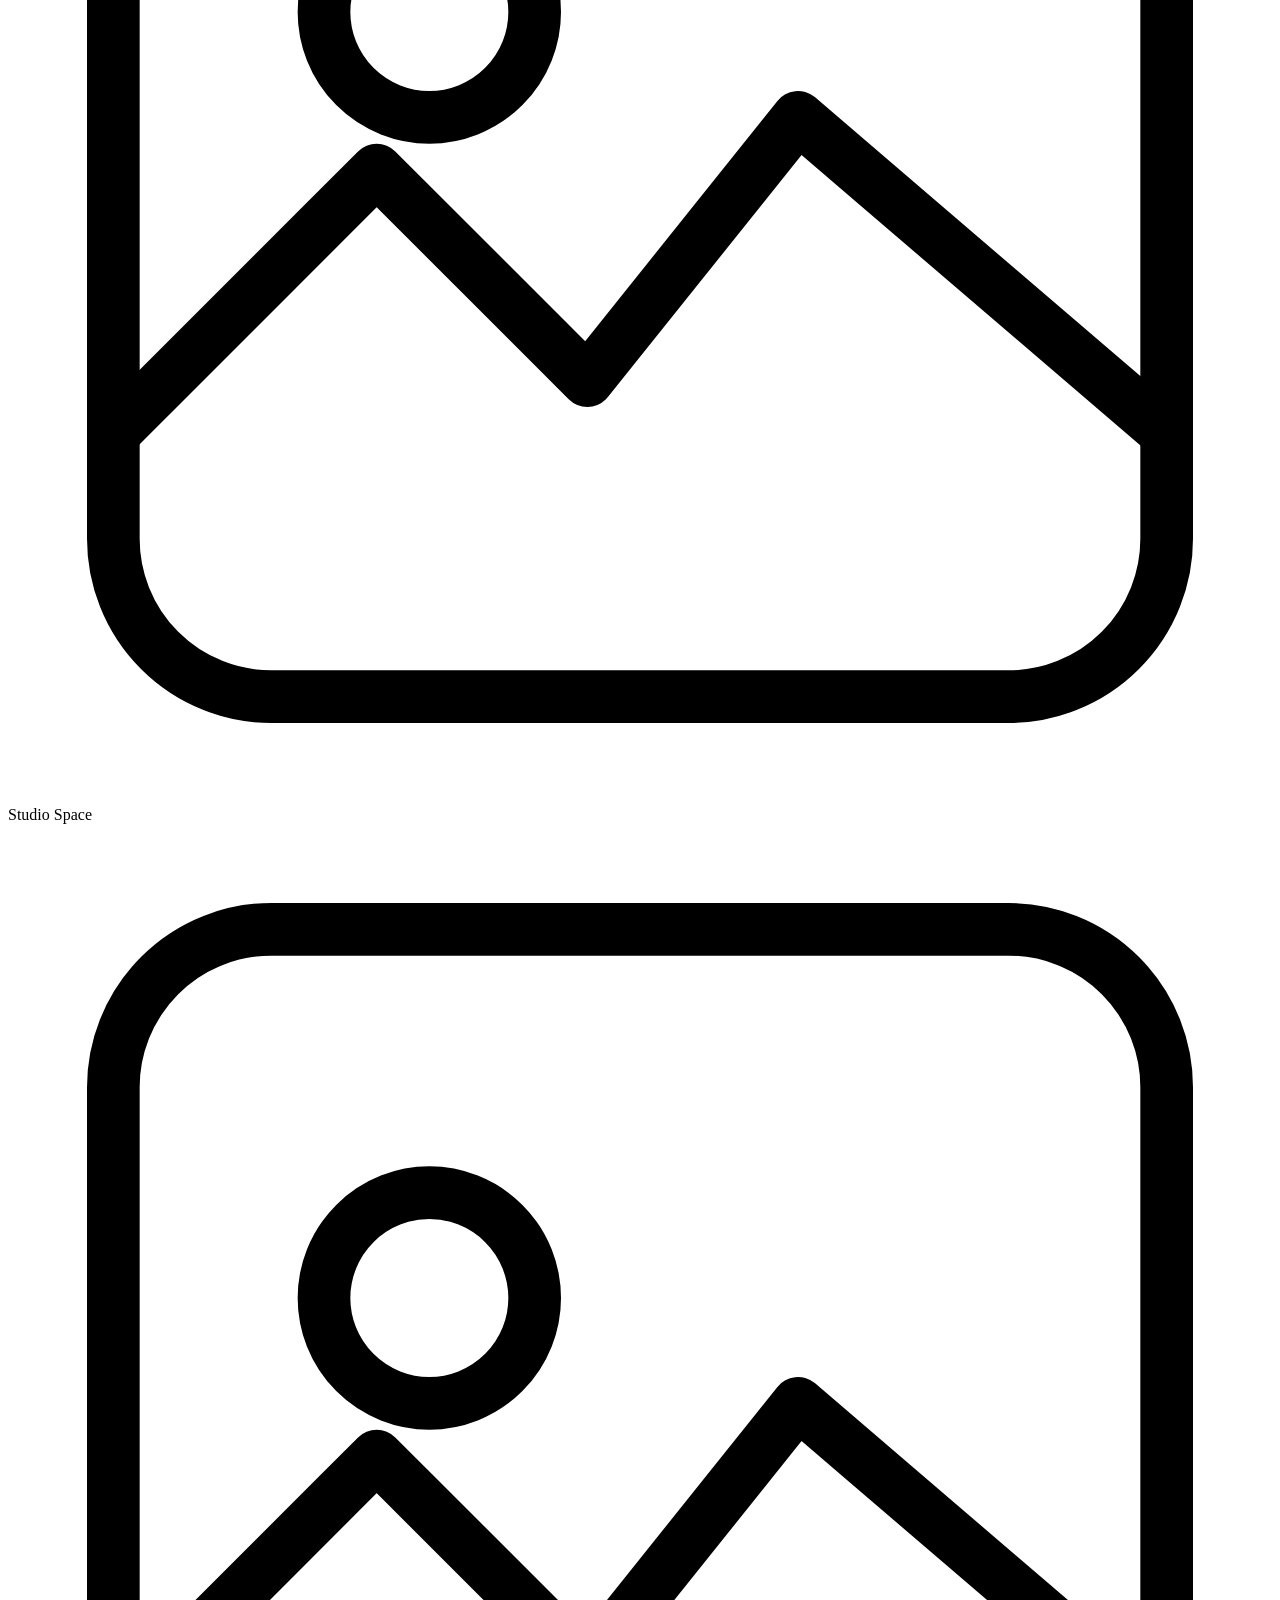
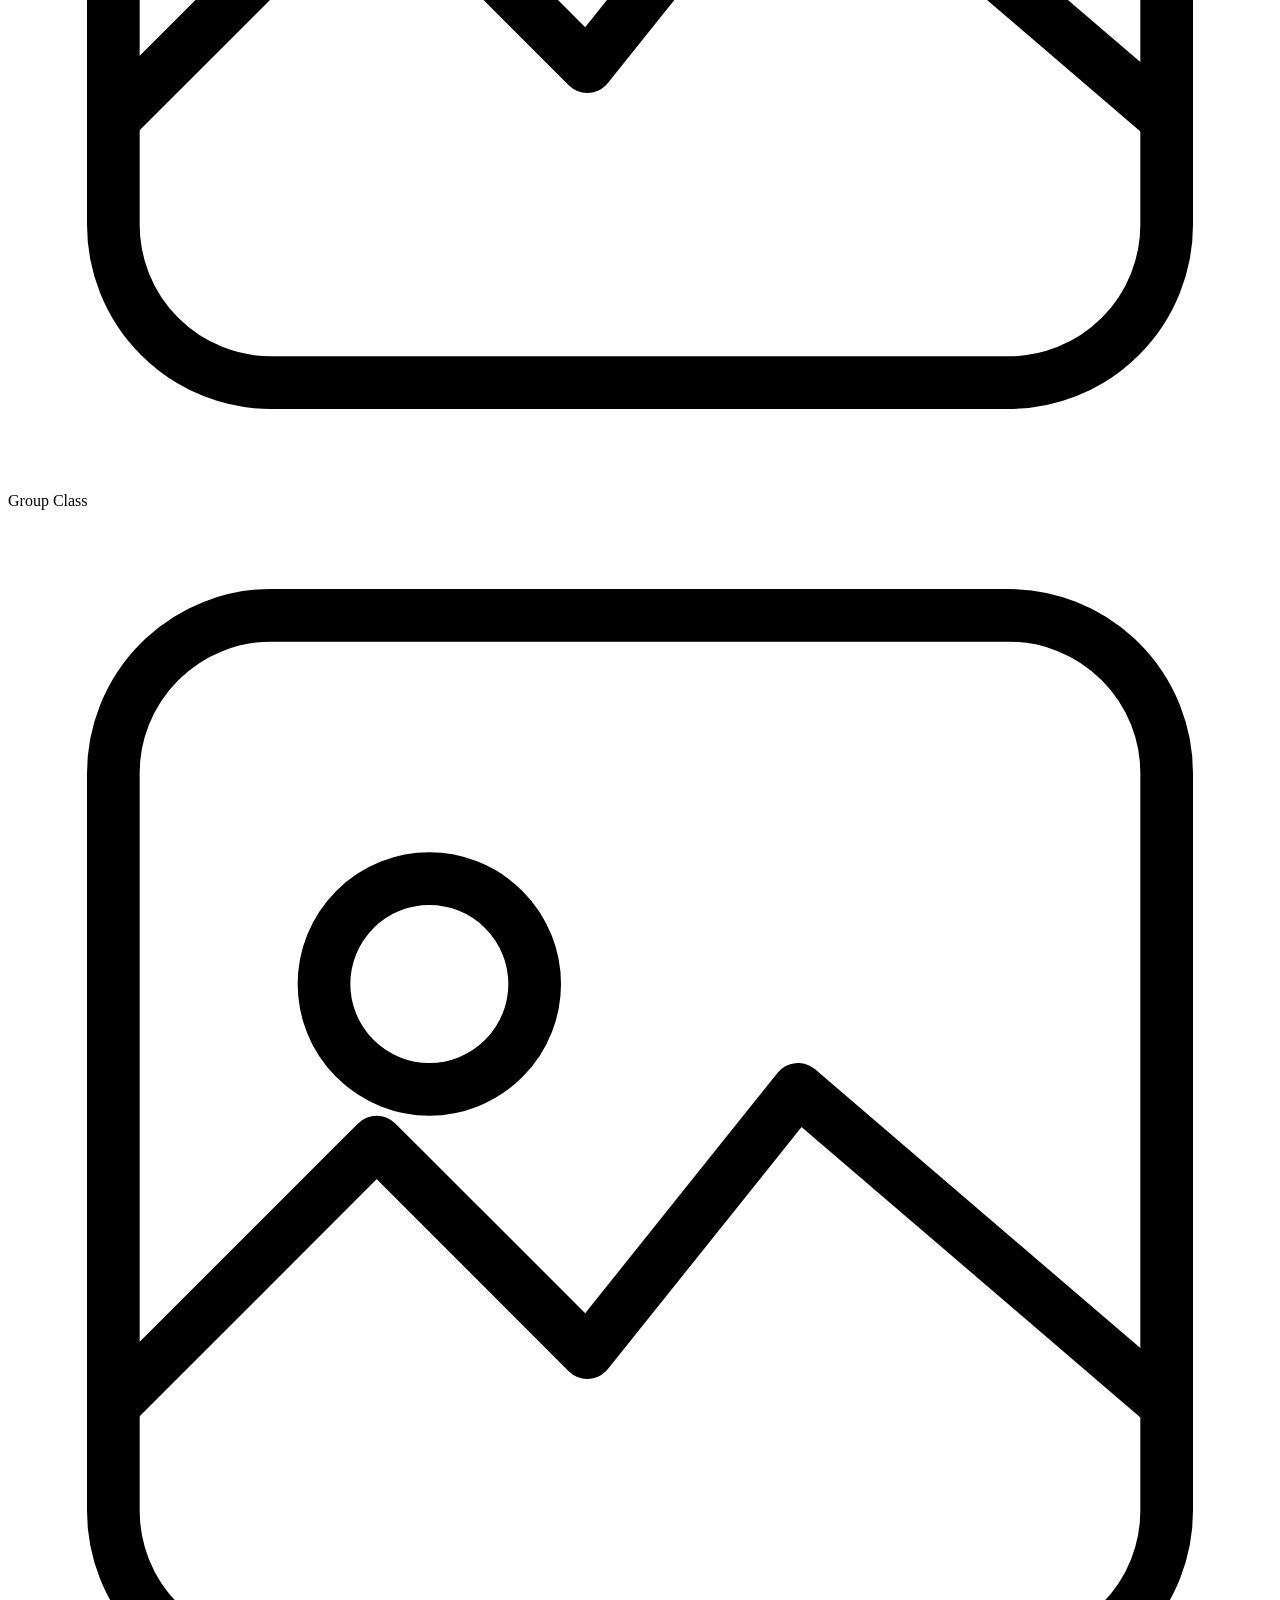
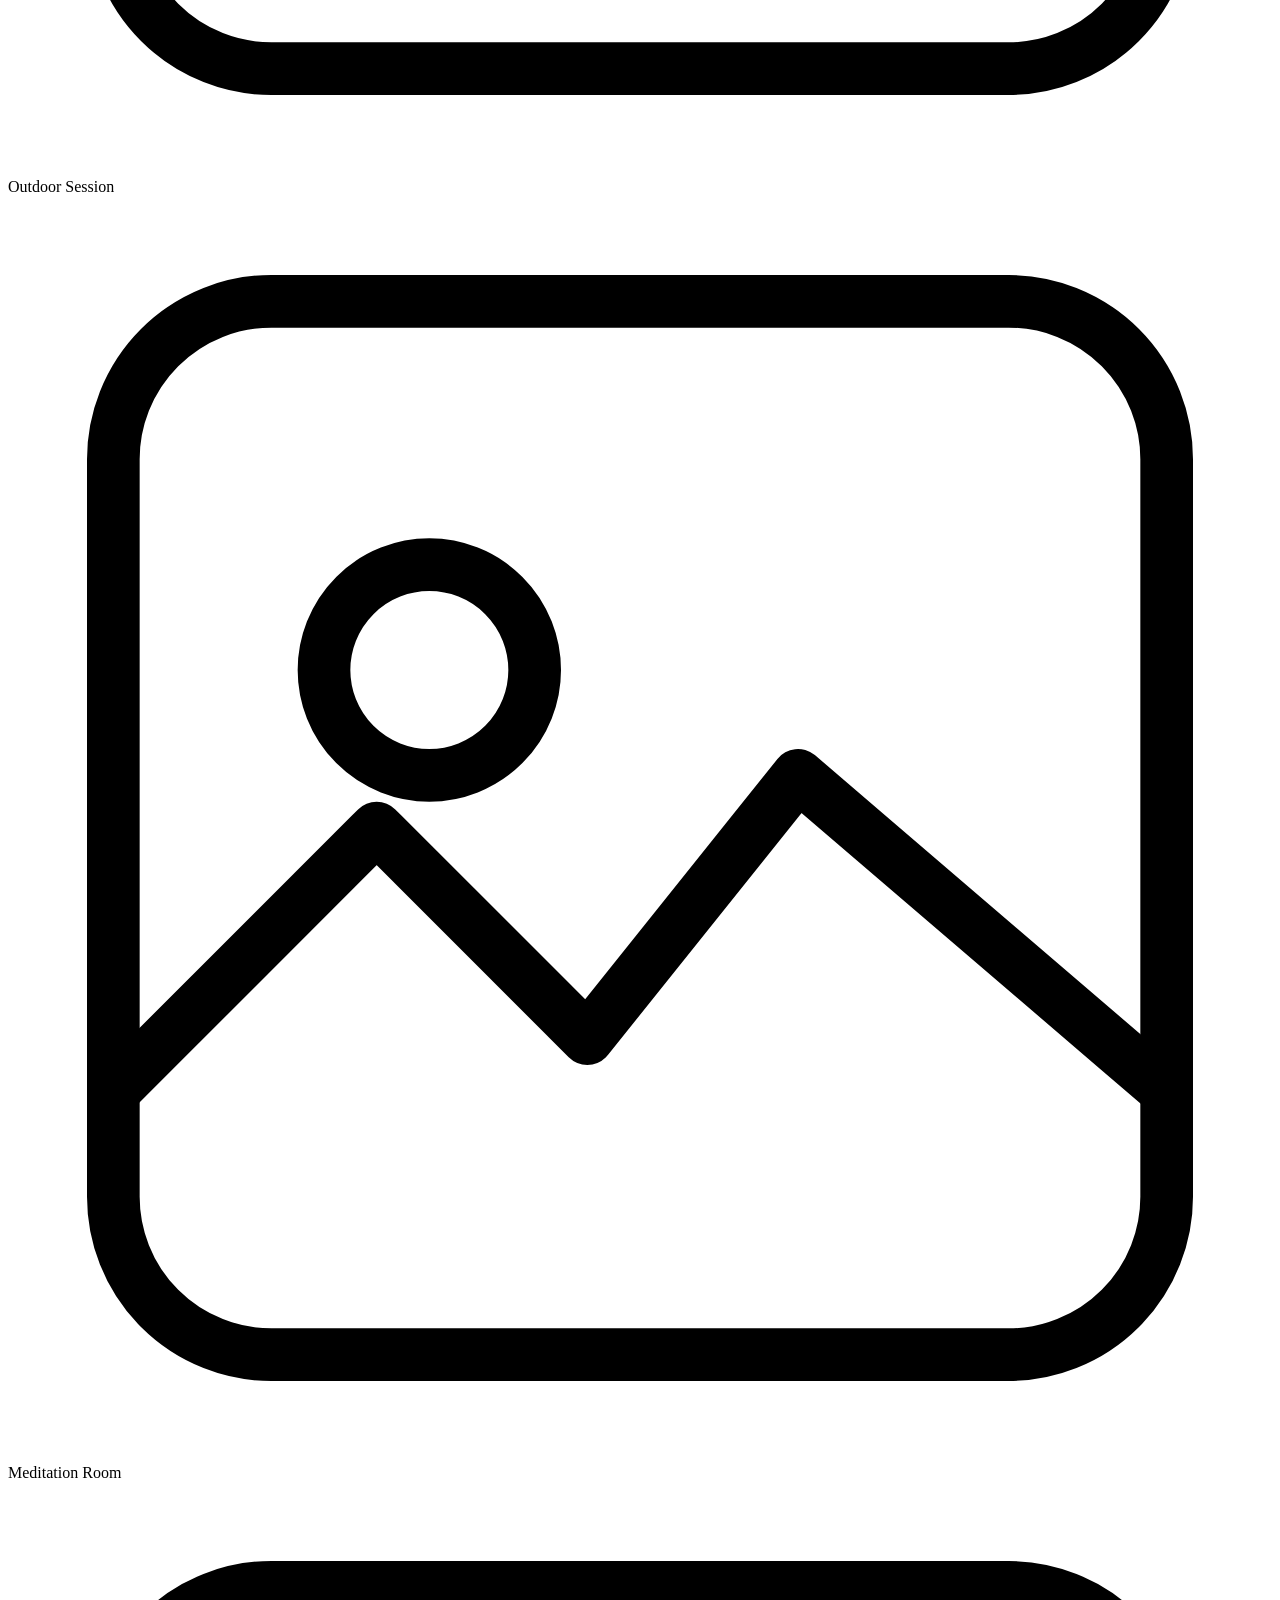
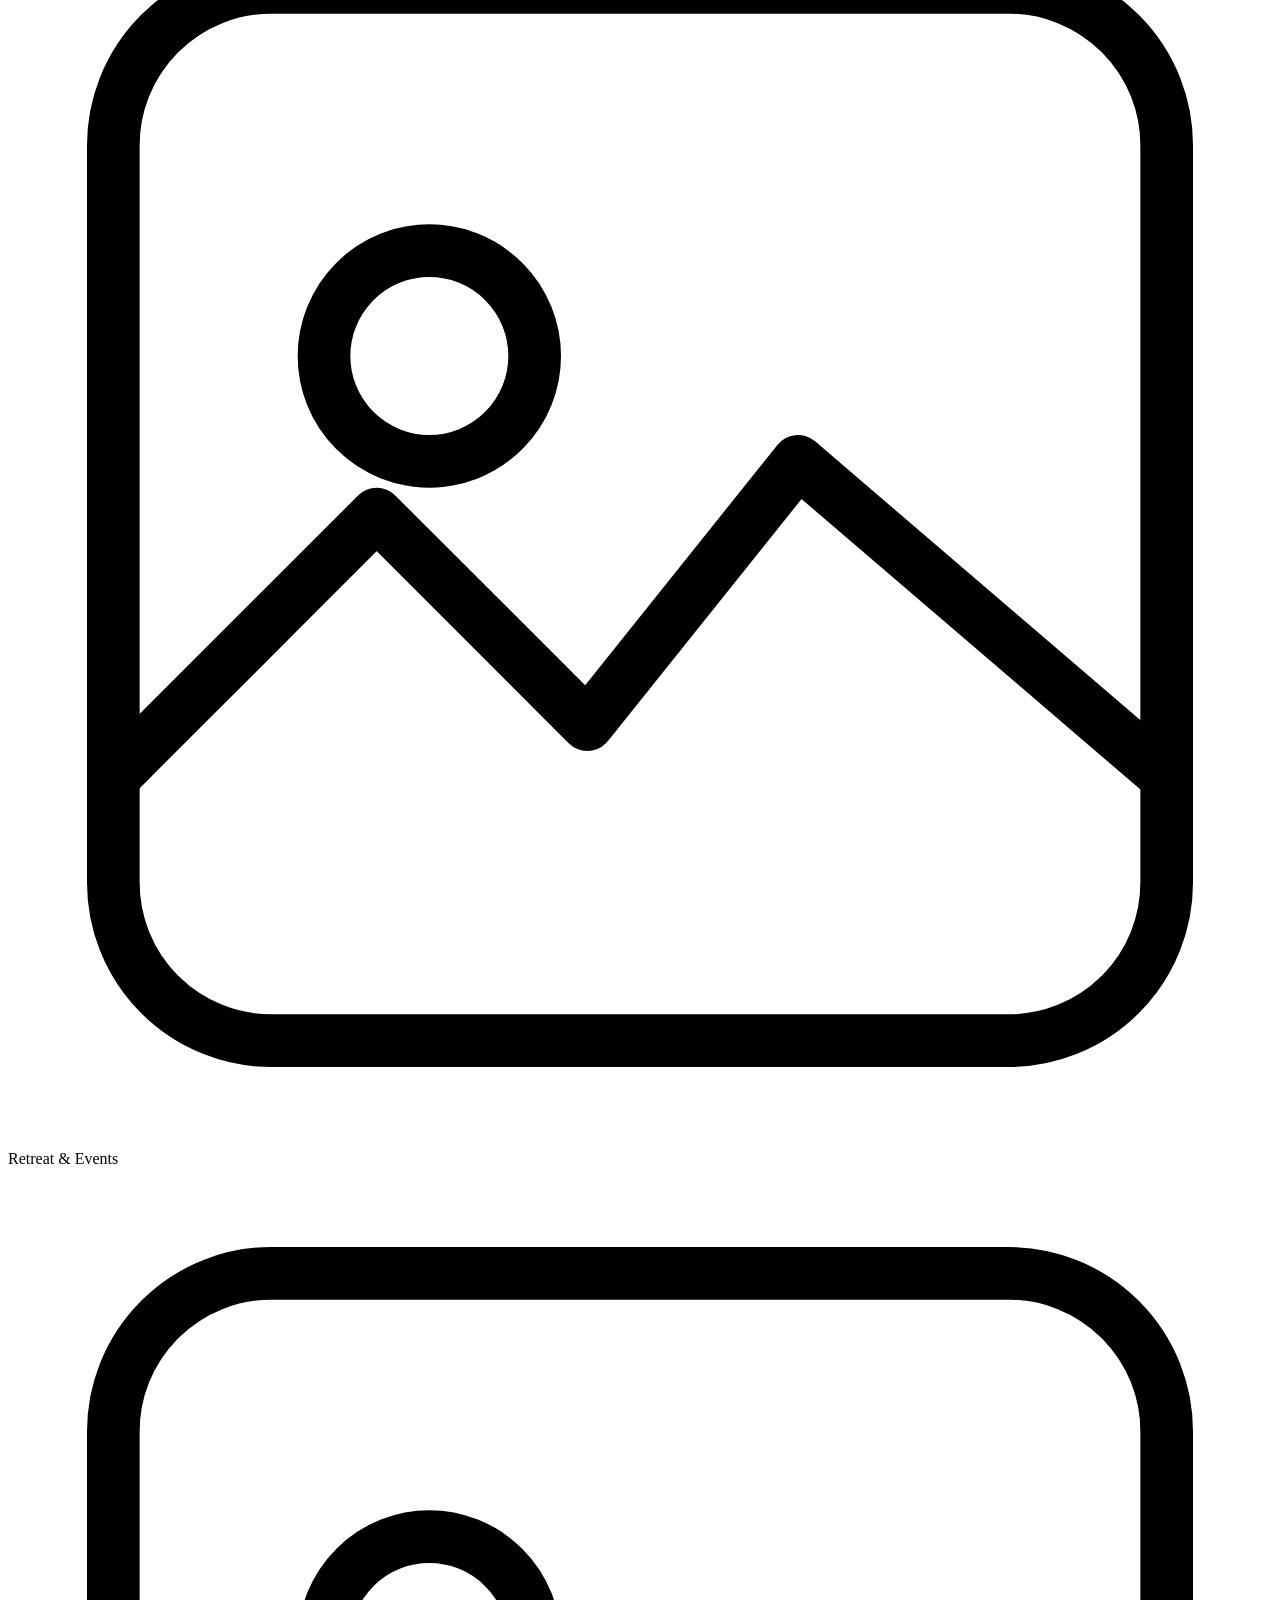
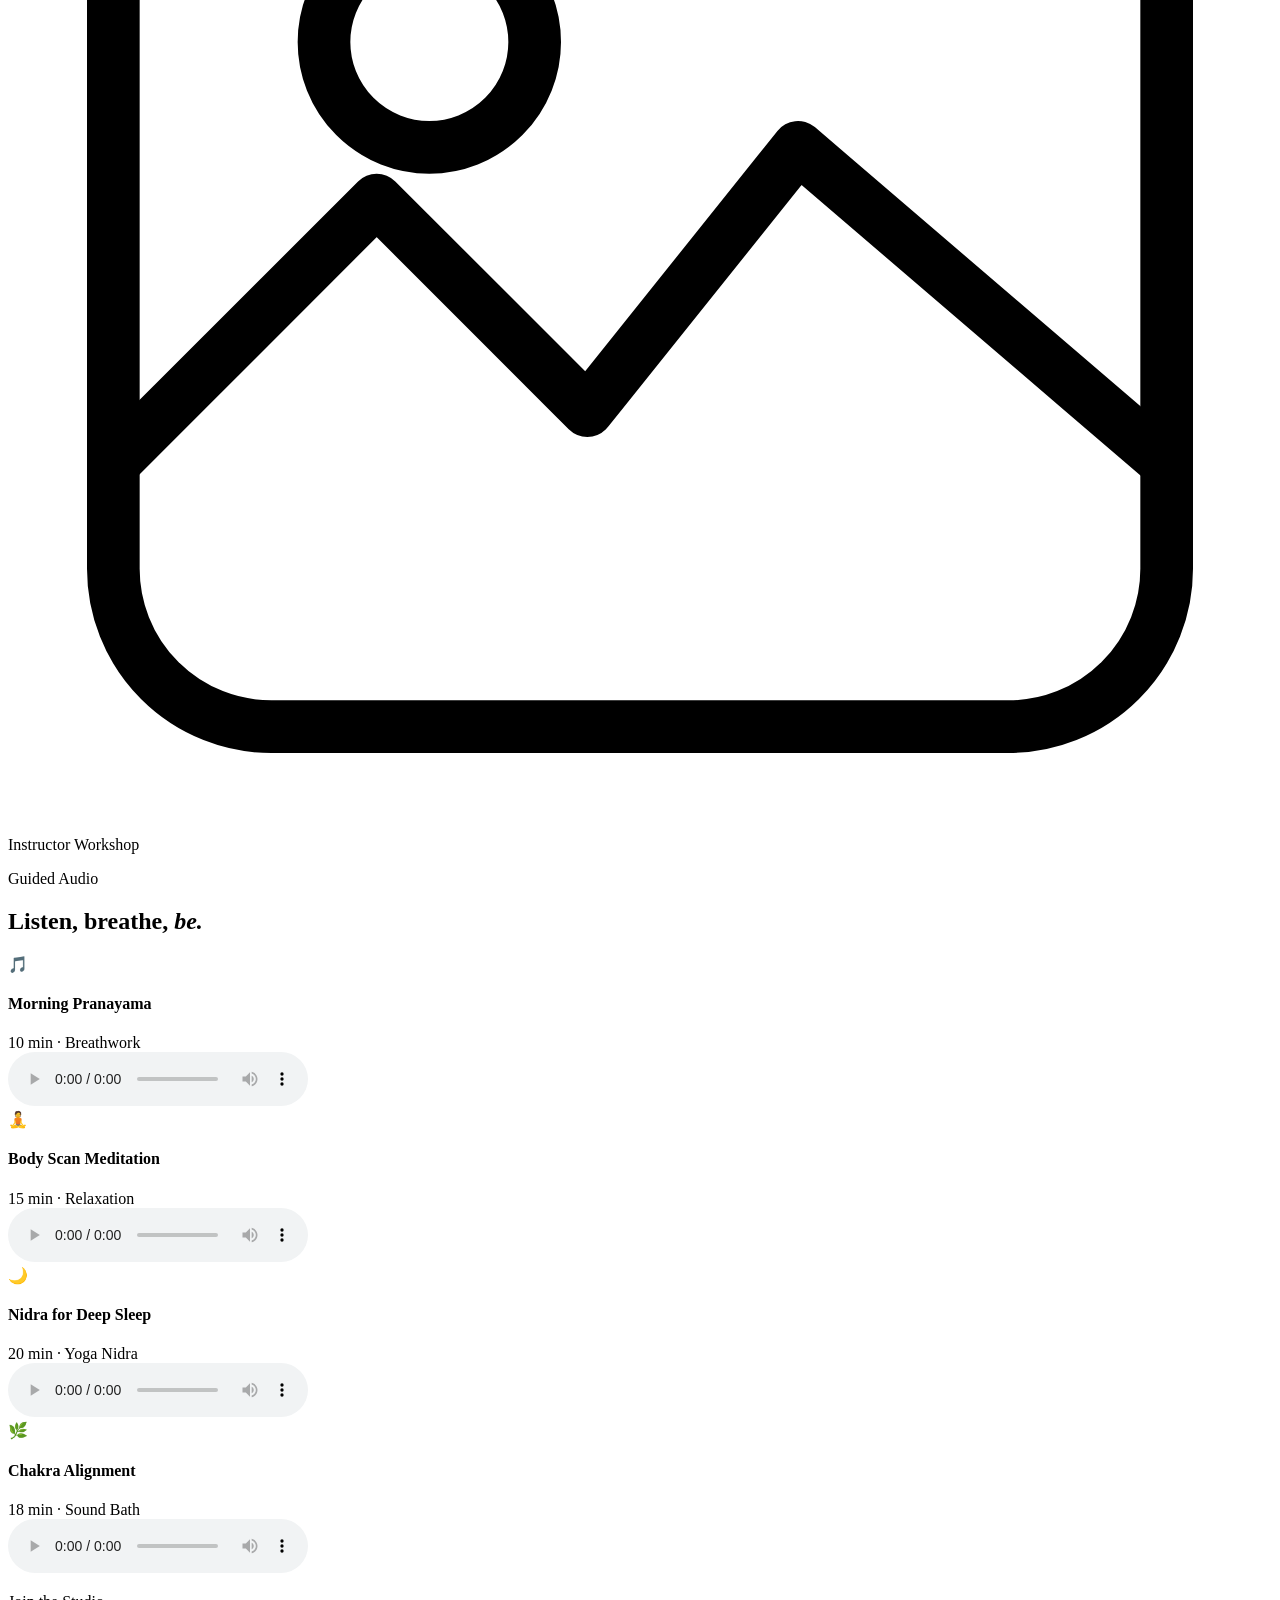
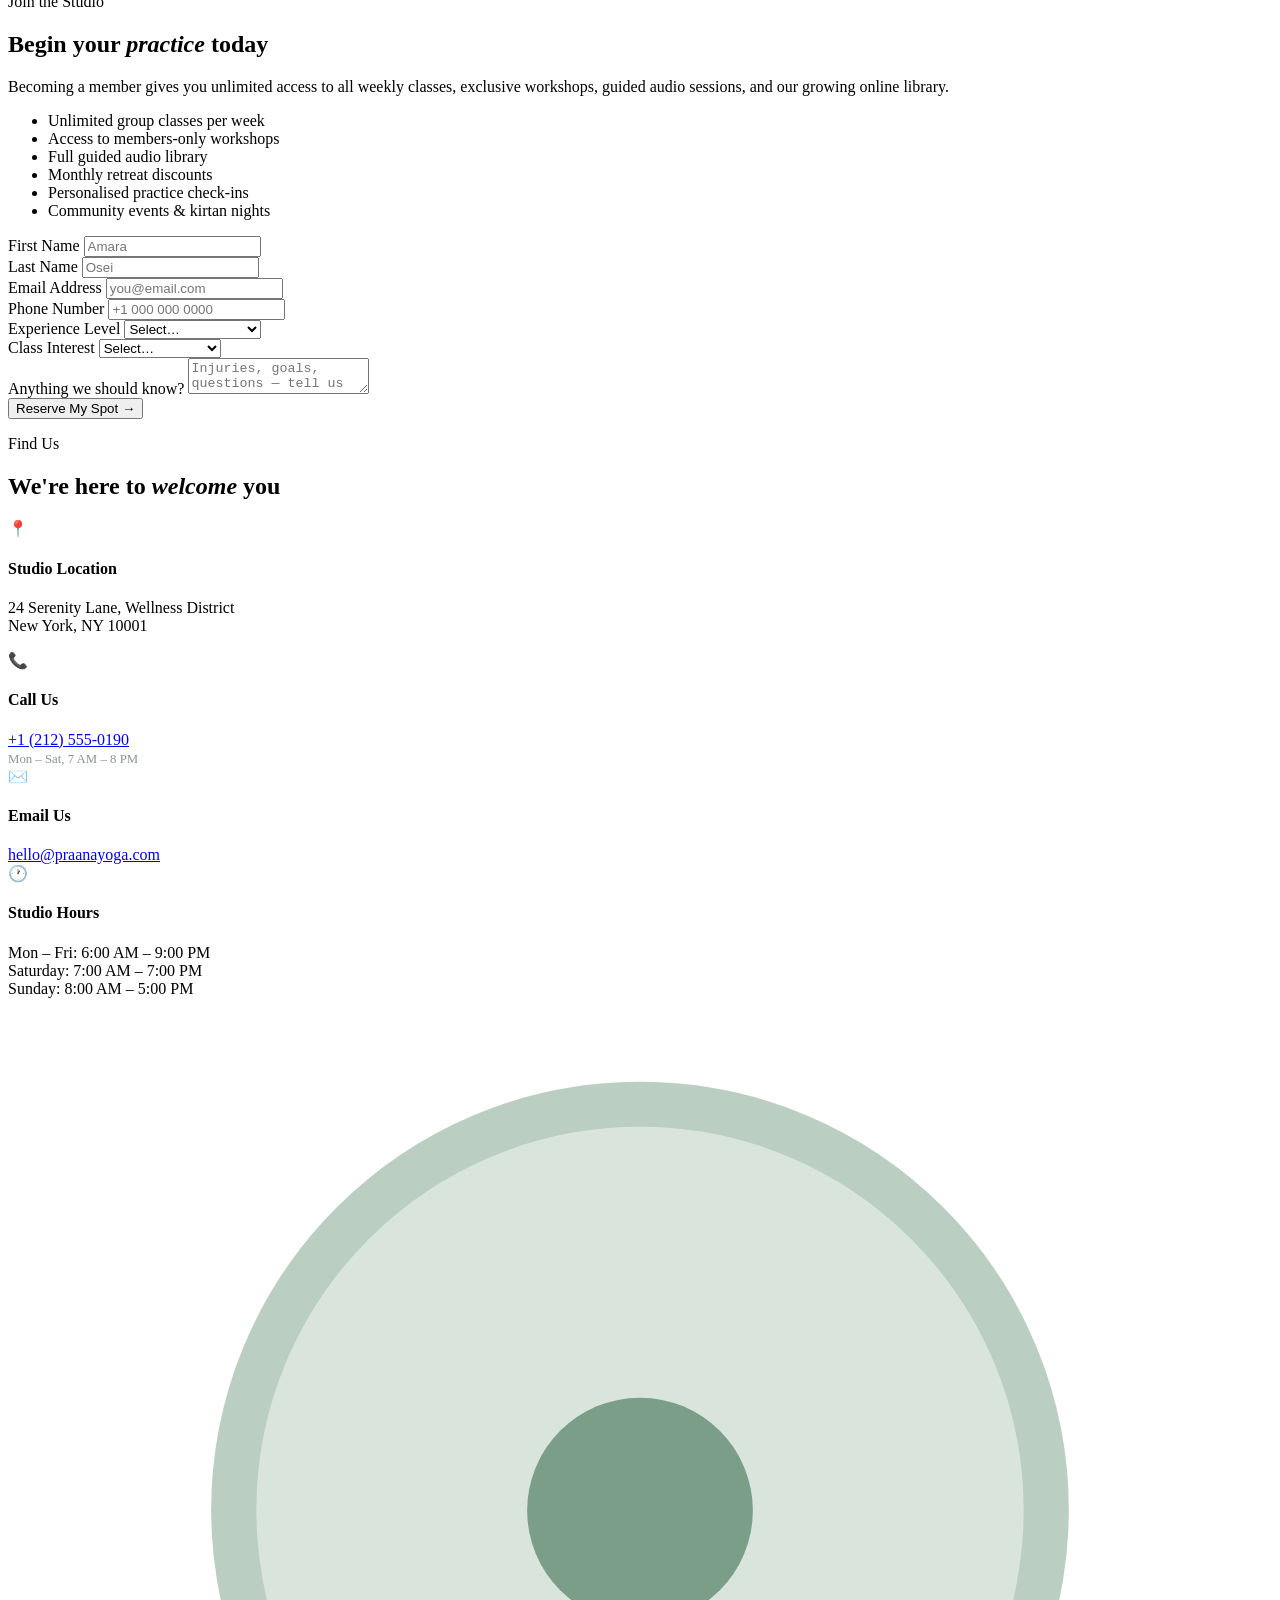
==== commit ad098008: "Update stylesheet and script file references" ====
--- a/Code.html
+++ b/Code.html
@@ -5,7 +5,7 @@
   <meta name="viewport" content="width=device-width, initial-scale=1.0"/>
   <title>Praana Yoga Studio</title>
   <link href="https://fonts.googleapis.com/css2?family=Cormorant+Garamond:ital,wght@0,300;0,400;0,600;1,300;1,400&family=DM+Sans:wght@300;400;500&display=swap" rel="stylesheet"/>
-  <link rel="stylesheet" href="Code.css"/>
+  <link rel="stylesheet" href="style.css"/>
 </head>
 <body>
 
@@ -610,6 +610,6 @@
   <p style="margin-top:1rem;">© 2026 Praana Yoga Studio. All rights reserved. Made with 🌿</p>
 </footer>
 
-<script src="Code.js"></script>
+<script src="script.js"></script>
 </body>
 </html>
